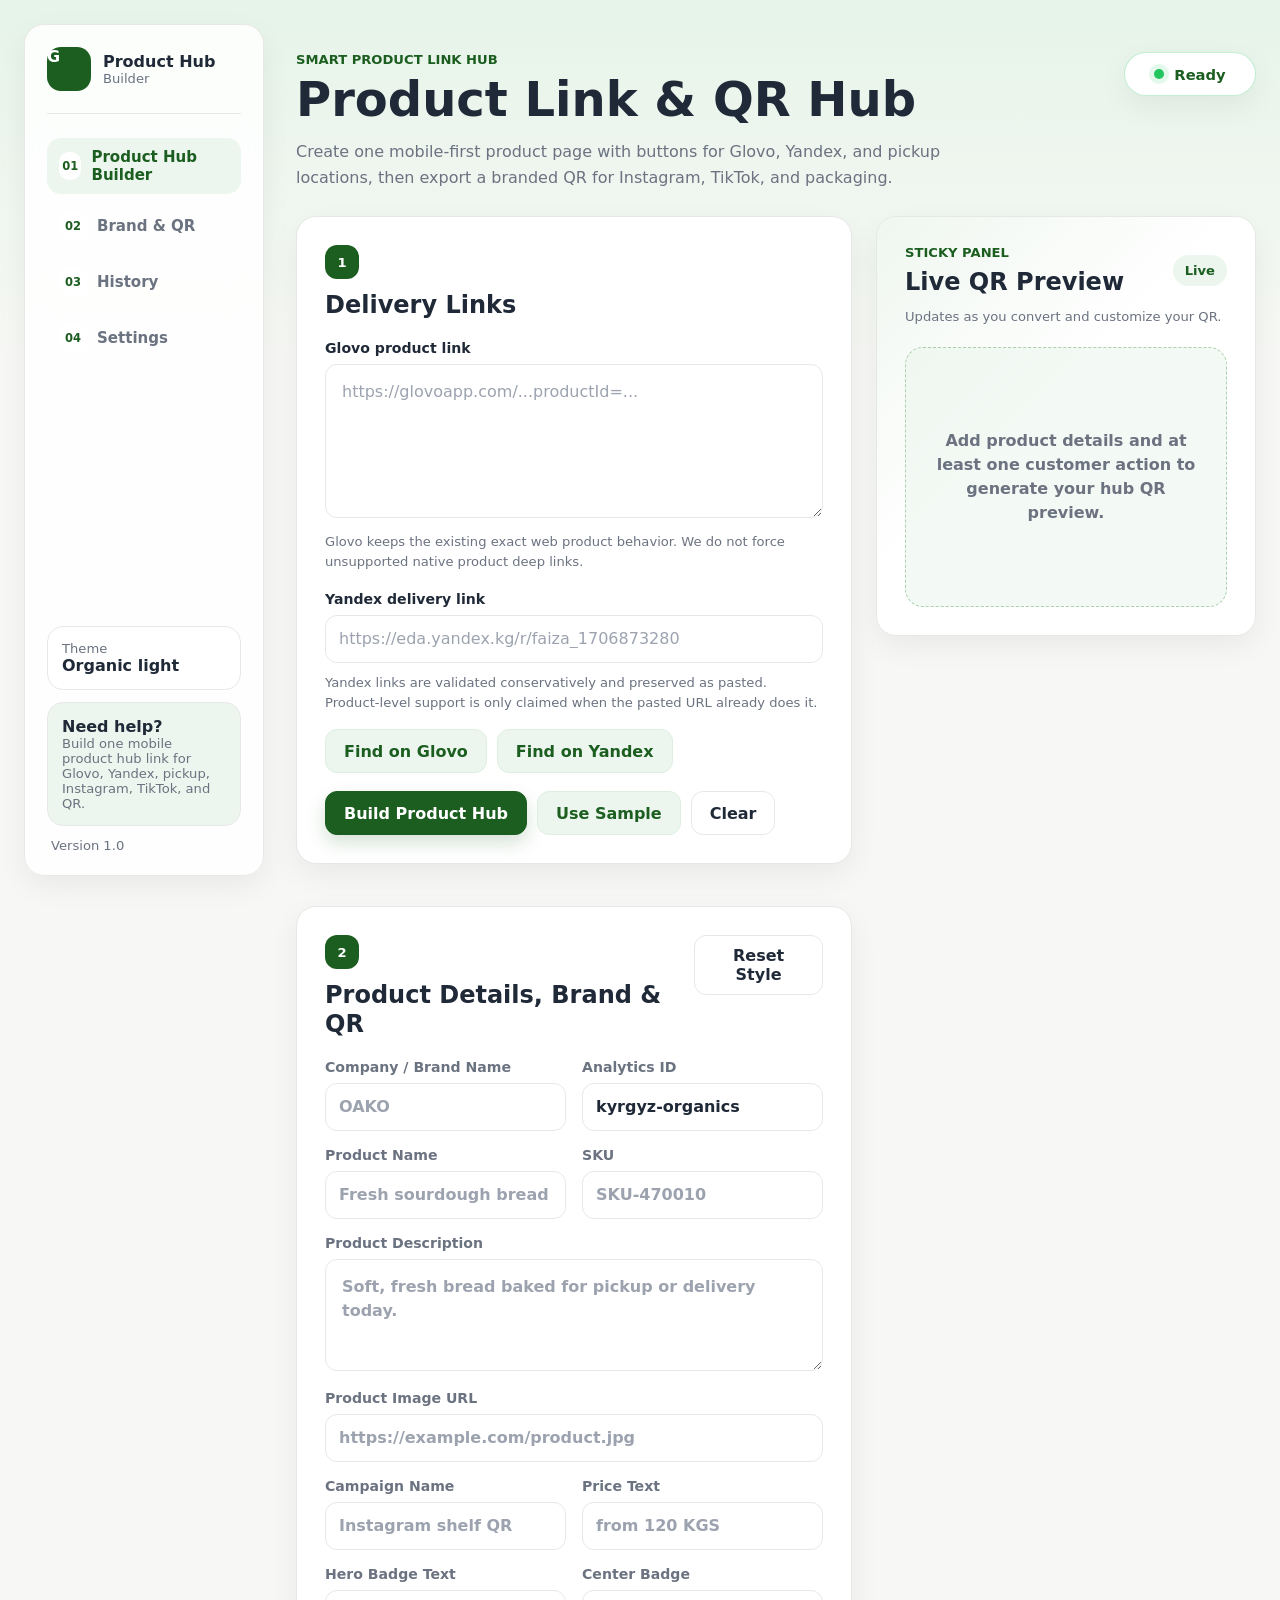
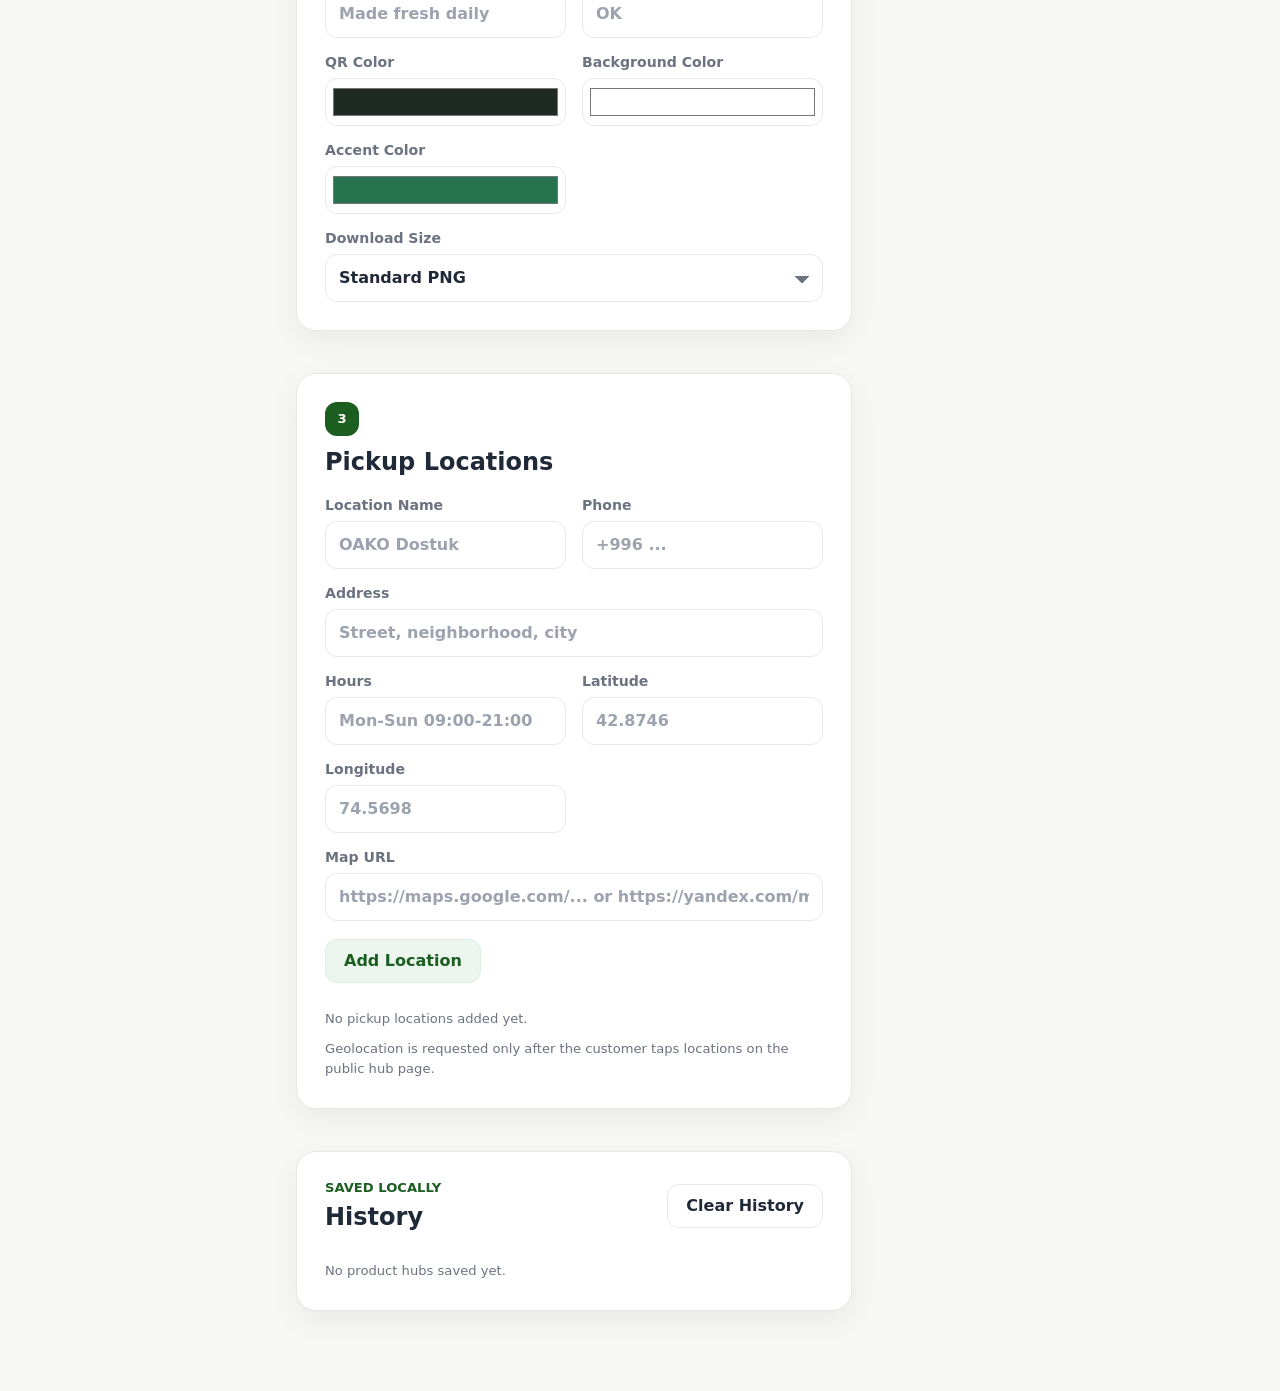
==== index.html @ 20aa769f "Add provider link finder and dashboard hub" ====
<!doctype html>
<html lang="en">
<head>
  <meta charset="utf-8">
  <meta name="viewport" content="width=device-width, initial-scale=1">
  <title>Product Link & QR Hub</title>
  <link rel="stylesheet" href="styles.css">
</head>
<body>
  <header class="mobile-topbar" aria-label="Mobile toolbar">
    <button class="hamburger-button" type="button" data-open-modal="menu" aria-label="Open menu" aria-controls="mobileNavigation">
      <span></span>
      <span></span>
      <span></span>
    </button>
    <div class="mobile-brand" aria-label="QR Link Converter">
      <span class="brand-mark" aria-hidden="true">G</span>
      <strong>Product Hub</strong>
    </div>
    <button class="mobile-pill-button" type="button" data-open-modal="brand">Brand</button>
  </header>
  <button class="mobile-overlay" type="button" data-close-modal aria-label="Close menu or modal"></button>
  <div class="mobile-toast" role="status" aria-live="polite"></div><div class="app-shell">
    <aside class="sidebar" id="mobileNavigation" aria-label="Tool navigation">
      <button class="mobile-drawer-close" type="button" data-close-modal aria-label="Close menu">Close</button>
      <div class="brand-lockup" aria-label="QR Link Converter">
        <span class="brand-mark" aria-hidden="true">G</span>
        <div>
          <strong>Product Hub</strong>
          <span>Builder</span>
        </div>
      </div>

      <nav class="side-nav" aria-label="Primary">
        <a class="nav-item active" href="#converter">
          <span class="nav-icon" aria-hidden="true">01</span>
          Product Hub Builder
        </a>
        <a class="nav-item" href="#brand-kit">
          <span class="nav-icon" aria-hidden="true">02</span>
          Brand &amp; QR
        </a>
        <a class="nav-item" href="#history">
          <span class="nav-icon" aria-hidden="true">03</span>
          History
        </a>
        <a class="nav-item" href="#settings">
          <span class="nav-icon" aria-hidden="true">04</span>
          Settings
        </a>
      </nav>

      <div class="sidebar-footer">
        <div class="theme-select" aria-label="Theme selector">
          <span>Theme</span>
          <strong>Organic light</strong>
        </div>
        <div class="help-card">
          <strong>Need help?</strong>
          <span>Build one mobile product hub link for Glovo, Yandex, pickup, Instagram, TikTok, and QR.</span>
        </div>
        <p class="version">Version 1.0</p>
      </div>
    </aside>

    <main class="tool-shell" id="converter">
      <header class="page-header">
        <div>
          <p class="eyebrow">Smart Product Link Hub</p>
          <h1>Product Link &amp; QR Hub</h1>
          <p class="lede">Create one mobile-first product page with buttons for Glovo, Yandex, and pickup locations, then export a branded QR for Instagram, TikTok, and packaging.</p>
        </div>
        <div class="status-card" id="statusCard" role="status" aria-live="polite">
          <span class="status-dot" aria-hidden="true"></span>
          <span id="statusText">Ready</span>
        </div>
      </header>

      <div class="converter-layout">
        <section class="content-card url-card" aria-labelledby="source-heading">
          <div class="section-heading">
            <div>
              <p class="step-label">1</p>
              <h2 id="source-heading">Delivery Links</h2>
            </div>
          </div>
          <label class="field-label" for="sourceUrl">Glovo product link</label>
          <textarea id="sourceUrl" spellcheck="false" placeholder="https://glovoapp.com/...productId=..."></textarea>
          <p class="helper-text">Glovo keeps the existing exact web product behavior. We do not force unsupported native product deep links.</p>

          <label class="field-label stacked-field" for="yandexUrl">Yandex delivery link</label>
          <input id="yandexUrl" spellcheck="false" inputmode="url" placeholder="https://eda.yandex.kg/r/faiza_1706873280">
          <p class="helper-text">Yandex links are validated conservatively and preserved as pasted. Product-level support is only claimed when the pasted URL already does it.</p>

          <div class="finder-actions" aria-label="Find product links">
            <button type="button" class="secondary" data-open-link-finder="glovo">Find on Glovo</button>
            <button type="button" class="secondary" data-open-link-finder="yandex">Find on Yandex</button>
          </div>

          <div class="actions" aria-label="URL actions">
            <button id="convertButton" type="button">Build Product Hub</button>
            <button id="sampleButton" type="button" class="secondary">Use Sample</button>
            <button id="clearButton" type="button" class="ghost">Clear</button>
          </div>
        </section>

        <div class="mobile-quick-actions" aria-label="Mobile quick actions">
          <button type="button" class="secondary" data-paste-url>Paste URL</button>
          <button type="button" class="secondary" data-open-modal="brand">Brand Kit</button>
          <button type="button" class="ghost" data-open-modal="details">Details</button>
        </div>

        <aside class="preview-column" aria-labelledby="preview-heading">
          <article class="preview-card">
            <div class="preview-header">
              <div>
                <p class="eyebrow">Sticky panel</p>
                <h2 id="preview-heading">Live QR Preview</h2>
              </div>
              <span class="result-pill">Live</span>
            </div>
            <p class="helper-text">Updates as you convert and customize your QR.</p>

            <div class="preview-empty" role="status">Add product details and at least one customer action to generate your hub QR preview.</div>

            <div class="preview-ready">
              <div class="phone-preview compact" aria-label="Landing page preview">
                <div class="phone-frame">
                  <div class="phone-top"></div>
                  <div class="phone-screen">
                    <p class="mini-eyebrow">OAKO</p>
                    <h3 id="previewProductName">Product landing page</h3>
                    <div class="mini-product">
                      <span></span>
                      <div>
                        <strong id="previewBrandName">Product Hub</strong>
                        <small id="previewActionSummary">Glovo, Yandex, pickup</small>
                      </div>
                    </div>
                    <div class="mini-button">Choose order option</div>
                    <div class="mini-lines" aria-hidden="true">
                      <span></span>
                      <span></span>
                      <span></span>
                    </div>
                  </div>
                </div>
              </div>

              <div class="qr-card">
                <canvas id="qrCanvas" width="960" height="1229" aria-label="Branded QR code preview"></canvas>
              </div>

              <div class="qr-actions">
                <button id="downloadQrButton" type="button">Download QR PNG</button>
                <button id="copyQrUrlButton" type="button" class="secondary">Copy QR URL</button>
              </div>
              <p class="note warning" id="qrWarning" hidden>QR preview needs the local QR library to load. The converted link is still valid.</p>

              <div class="current-url-panel">
                <label class="field-label" for="socialShortUrl">Public product hub link</label>
                <input id="socialShortUrl" readonly>
                <p class="note" id="shortUrlStats">Short link length: 0 characters.</p>
              </div>
            </div>
          </article>
        </aside>

        <section class="content-card brand-tools" id="brand-kit" aria-labelledby="brand-heading">
          <div class="section-heading">
            <div>
              <p class="step-label">2</p>
              <h2 id="brand-heading">Product Details, Brand &amp; QR</h2>
            </div>
            <div class="section-actions">
              <button id="resetStyleButton" type="button" class="ghost">Reset Style</button>
              <button type="button" class="modal-close" data-close-modal>Done</button>
            </div>
          </div>

          <div class="field-grid">
            <label class="field-label" for="brandName">Company / Brand Name
              <input id="brandName" autocomplete="organization" placeholder="OAKO">
            </label>
            <label class="field-label" for="companyId">Analytics ID
              <input id="companyId" value="kyrgyz-organics" placeholder="kyrgyz-organics">
            </label>
            <label class="field-label" for="productName">Product Name
              <input id="productName" placeholder="Fresh sourdough bread">
            </label>
            <label class="field-label" for="productCode">SKU
              <input id="productCode" placeholder="SKU-470010">
            </label>
            <label class="field-label wide-field" for="productDescription">Product Description
              <textarea id="productDescription" rows="3" placeholder="Soft, fresh bread baked for pickup or delivery today."></textarea>
            </label>
            <label class="field-label wide-field" for="productImageUrl">Product Image URL
              <input id="productImageUrl" inputmode="url" placeholder="https://example.com/product.jpg">
            </label>
            <label class="field-label" for="campaignName">Campaign Name
              <input id="campaignName" placeholder="Instagram shelf QR">
            </label>
            <label class="field-label" for="priceText">Price Text
              <input id="priceText" placeholder="from 120 KGS">
            </label>
            <label class="field-label" for="heroBadgeText">Hero Badge Text
              <input id="heroBadgeText" placeholder="Made fresh daily">
            </label>
            <label class="field-label" for="badgeText">Center Badge
              <input id="badgeText" maxlength="6" placeholder="OK">
            </label>
            <label class="field-label swatch-field" for="qrColor">QR Color
              <input id="qrColor" type="color" value="#1f2a24">
            </label>
            <label class="field-label swatch-field" for="backgroundColor">Background Color
              <input id="backgroundColor" type="color" value="#ffffff">
            </label>
            <label class="field-label swatch-field" for="accentColor">Accent Color
              <input id="accentColor" type="color" value="#27724f">
            </label>
            <label class="field-label download-size" for="qrSize">Download Size
              <select id="qrSize">
                <option value="720">Small PNG</option>
                <option value="960" selected>Standard PNG</option>
                <option value="1400">Large print PNG</option>
              </select>
            </label>
          </div>
        </section>

        <section class="content-card pickup-card" id="pickup-locations" aria-labelledby="pickup-heading">
          <div class="section-heading">
            <div>
              <p class="step-label">3</p>
              <h2 id="pickup-heading">Pickup Locations</h2>
            </div>
          </div>
          <div class="field-grid location-grid">
            <label class="field-label" for="locationName">Location Name
              <input id="locationName" placeholder="OAKO Dostuk">
            </label>
            <label class="field-label" for="locationPhone">Phone
              <input id="locationPhone" inputmode="tel" placeholder="+996 ...">
            </label>
            <label class="field-label wide-field" for="locationAddress">Address
              <input id="locationAddress" placeholder="Street, neighborhood, city">
            </label>
            <label class="field-label" for="locationHours">Hours
              <input id="locationHours" placeholder="Mon-Sun 09:00-21:00">
            </label>
            <label class="field-label" for="locationLatitude">Latitude
              <input id="locationLatitude" inputmode="decimal" placeholder="42.8746">
            </label>
            <label class="field-label" for="locationLongitude">Longitude
              <input id="locationLongitude" inputmode="decimal" placeholder="74.5698">
            </label>
            <label class="field-label wide-field" for="locationMapUrl">Map URL
              <input id="locationMapUrl" inputmode="url" placeholder="https://maps.google.com/... or https://yandex.com/maps/...">
            </label>
          </div>
          <div class="actions">
            <button id="addLocationButton" type="button" class="secondary">Add Location</button>
          </div>
          <div id="locationsList" class="locations-list" aria-live="polite"></div>
          <p class="helper-text">Geolocation is requested only after the customer taps locations on the public hub page.</p>
        </section>

        <section class="results" id="results" hidden>
          <div class="mobile-modal-heading">
            <div>
              <p class="eyebrow">Converted URL</p>
              <h2>Details</h2>
            </div>
            <button type="button" class="modal-close" data-close-modal>Done</button>
          </div>

          <details class="content-card advanced-card">
            <summary>
              <span>
                <span class="step-label">3</span>
                <strong>Backup / Advanced Testing</strong>
              </span>
              <span class="summary-hint">Backup experiment</span>
            </summary>
            <div class="advanced-body">
              <label class="field-label" for="trailingDotUrl">Trailing-dot destination URL</label>
              <div class="copy-row">
                <input id="trailingDotUrl" readonly>
                <button class="copy-button" type="button" data-copy-target="trailingDotUrl">Copy</button>
              </div>
              <p class="note">This preserved Chrome in emulator testing, but some scanners or apps may normalize the hostname.</p>
            </div>
          </details>

          <article class="content-card details" aria-labelledby="detected-heading">
            <div class="section-heading">
              <div>
                <p class="step-label">4</p>
                <h2 id="detected-heading">Detected Fields</h2>
              </div>
            </div>
            <dl>
              <div><dt>Store slug</dt><dd id="storeSlug">Not detected</dd></div>
              <div><dt>Product / item ID</dt><dd id="productId">Not detected</dd></div>
              <div><dt>External product ID</dt><dd id="externalProductId">Not detected</dd></div>
              <div><dt>Content</dt><dd id="contentPath">Not detected</dd></div>
            </dl>
          </article>

          <article class="content-card fallback-url-card" aria-labelledby="fallback-heading">
            <div class="section-heading compact-heading">
              <div>
                <p class="eyebrow">Debug fallback</p>
                <h2 id="fallback-heading">Full landing page link</h2>
              </div>
              <button class="copy-button" type="button" data-copy-target="landingUrl">Copy</button>
            </div>
            <label class="field-label" for="landingUrl">Full landing page URL</label>
            <input id="landingUrl" readonly>
            <p class="note">Keep this as a debugging fallback. The sticky panel uses the compact QR URL for scanning and sharing.</p>
          </article>
        </section>
        <section class="content-card history-panel" id="history" aria-labelledby="history-heading">
          <div class="section-heading compact-heading">
            <div>
              <p class="eyebrow">Saved locally</p>
              <h2 id="history-heading">History</h2>
            </div>
            <button id="clearHistoryButton" type="button" class="ghost">Clear History</button>
          </div>
          <div id="historyList" class="history-list" aria-live="polite"></div>
        </section>
      </div>
    </main>
  </div>

  <section class="link-finder-modal" id="linkFinderModal" hidden aria-labelledby="linkFinderTitle" role="dialog" aria-modal="true">
    <div class="link-finder-backdrop" data-close-link-finder></div>
    <article class="link-finder-panel">
      <header class="link-finder-header">
        <div>
          <p class="eyebrow">Product link finder</p>
          <h2 id="linkFinderTitle">Find a delivery link</h2>
          <p class="helper-text" id="linkFinderHelp">Open a provider, navigate to the product, then paste the final browser URL here.</p>
        </div>
        <button type="button" class="ghost" data-close-link-finder aria-label="Close link finder">Close</button>
      </header>
      <div class="finder-provider-tabs" role="tablist" aria-label="Delivery provider">
        <button type="button" class="secondary is-active" data-link-finder-provider="glovo">Glovo</button>
        <button type="button" class="secondary" data-link-finder-provider="yandex">Yandex</button>
      </div>
      <div class="finder-browser-shell">
        <iframe id="linkFinderFrame" title="Provider website preview" referrerpolicy="no-referrer"></iframe>
        <div class="finder-browser-note">
          <strong id="linkFinderProviderName">Glovo</strong>
          <span>Some provider pages block embedding. Use “Open website” if the preview stays blank.</span>
        </div>
      </div>
      <div class="finder-capture-card">
        <label class="field-label" for="linkFinderUrl">Selected product or store URL</label>
        <div class="copy-row">
          <input id="linkFinderUrl" inputmode="url" spellcheck="false" placeholder="Paste the product URL after selecting it">
          <button id="linkFinderPasteButton" class="copy-button" type="button">Paste</button>
        </div>
        <div class="finder-modal-actions">
          <button id="linkFinderOpenButton" type="button">Open website</button>
          <button id="linkFinderUseButton" type="button" class="secondary">Use this link</button>
        </div>
        <p class="note">On desktop, copy the address from the provider tab. On phone, use Share or Copy Link, return here, then tap Paste.</p>
      </div>
    </article>
  </section>

  <script src="vendor/qrcode.min.js" defer></script>
  <script src="storageAdapter.js" defer></script>
  <script src="app.js" defer></script>
  <script src="ui.js" defer></script>
</body>
</html>
---- styles.css ----
:root {
  --primary: #1b5e20;
  --accent: #388e3c;
  --bg: #f7f8f5;
  --card: #ffffff;
  --border: #e6e8e6;
  --text: #1f2937;
  --muted: #6b7280;
  --success: #22c55e;
  --warning: #f59e0b;
  --error: #ef4444;
  --soft-green: #ecf6ee;
  --soft-green-strong: #dcefe0;
  --shadow: 0 10px 30px rgba(0, 0, 0, 0.06);
  --shadow-hover: 0 18px 44px rgba(31, 41, 55, 0.1);
  --radius: 20px;
}

* {
  box-sizing: border-box;
}

html {
  scroll-behavior: smooth;
}

body {
  margin: 0;
  min-height: 100vh;
  overflow-x: hidden;
  font-family: Inter, ui-sans-serif, system-ui, -apple-system, BlinkMacSystemFont, "Segoe UI", sans-serif;
  color: var(--text);
  background:
    linear-gradient(180deg, rgba(34, 197, 94, 0.08), rgba(247, 248, 245, 0) 360px),
    var(--bg);
}

button,
input,
select,
textarea {
  font: inherit;
}

button,
a,
input,
select,
textarea,
summary {
  transition: border-color 200ms ease, box-shadow 200ms ease, transform 200ms ease, background 200ms ease, color 200ms ease;
}

button:focus-visible,
a:focus-visible,
input:focus-visible,
select:focus-visible,
textarea:focus-visible,
summary:focus-visible {
  outline: 3px solid rgba(34, 197, 94, 0.28);
  outline-offset: 3px;
}

h1,
h2,
h3,
p {
  margin-top: 0;
}

h1 {
  margin-bottom: 14px;
  max-width: 780px;
  font-size: clamp(2.35rem, 4.5vw, 3rem);
  line-height: 1.04;
  font-weight: 700;
  letter-spacing: 0;
}

h2 {
  margin-bottom: 0;
  font-size: 1.5rem;
  line-height: 1.2;
  font-weight: 600;
  letter-spacing: 0;
}

h3 {
  margin: 8px 0 16px;
  font-size: 1.05rem;
  line-height: 1.2;
}

.app-shell {
  display: grid;
  grid-template-columns: 240px minmax(0, 1fr);
  gap: 32px;
  width: min(1440px, 100%);
  margin: 0 auto;
  padding: 24px;
}

.sidebar {
  position: sticky;
  top: 24px;
  display: flex;
  flex-direction: column;
  align-self: start;
  min-height: calc(100vh - 48px);
  padding: 22px;
  border: 1px solid var(--border);
  border-radius: var(--radius);
  background: rgba(255, 255, 255, 0.84);
  box-shadow: var(--shadow);
  backdrop-filter: blur(14px);
}

.brand-lockup {
  display: flex;
  align-items: center;
  gap: 12px;
  padding-bottom: 22px;
  border-bottom: 1px solid var(--border);
}

.brand-mark {
  display: grid;
  place-items: center;
  width: 44px;
  height: 44px;
  border-radius: 14px;
  color: #ffffff;
  background: var(--primary);
  font-weight: 800;
}

.brand-lockup strong,
.brand-lockup span,
.theme-select strong,
.theme-select span,
.help-card strong,
.help-card span {
  display: block;
}

.brand-lockup strong {
  font-size: 1rem;
}

.brand-lockup div > span,
.version,
.theme-select span,
.help-card span {
  color: var(--muted);
  font-size: 0.82rem;
}

.side-nav {
  display: grid;
  gap: 8px;
  margin-top: 24px;
}

.nav-item {
  display: flex;
  align-items: center;
  gap: 10px;
  min-height: 44px;
  padding: 10px 12px;
  border-radius: 14px;
  color: var(--muted);
  text-decoration: none;
  font-size: 0.94rem;
  font-weight: 700;
}

.nav-item:hover,
.nav-item.active {
  color: var(--primary);
  background: var(--soft-green);
}

.nav-icon {
  display: grid;
  place-items: center;
  width: 28px;
  height: 28px;
  border-radius: 10px;
  color: var(--primary);
  background: #ffffff;
  font-size: 0.72rem;
  font-weight: 800;
}

.sidebar-footer {
  display: grid;
  gap: 12px;
  margin-top: auto;
}

.theme-select,
.help-card {
  padding: 14px;
  border: 1px solid var(--border);
  border-radius: 16px;
  background: #ffffff;
}

.help-card {
  background: var(--soft-green);
}

.version {
  margin: 0;
  padding: 0 4px;
}

.tool-shell {
  min-width: 0;
  padding: 28px 0 56px;
}

.page-header {
  display: flex;
  align-items: flex-start;
  justify-content: space-between;
  gap: 28px;
  margin-bottom: 26px;
}

.converter-layout {
  display: grid;
  grid-template-columns: minmax(0, 1fr) 380px;
  gap: 24px;
  align-items: start;
}

.url-card,
.brand-tools,
.results {
  grid-column: 1;
}

.preview-column {
  position: sticky;
  top: 24px;
  grid-column: 2;
  grid-row: 1 / span 3;
  align-self: start;
  min-width: 0;
  z-index: 1;
}

.eyebrow,
.step-label,
.mini-eyebrow {
  margin: 0 0 8px;
  color: var(--primary);
  font-size: 0.82rem;
  font-weight: 800;
  letter-spacing: 0;
  text-transform: uppercase;
}

.step-label {
  display: grid;
  place-items: center;
  width: 34px;
  height: 34px;
  margin-bottom: 12px;
  border-radius: 12px;
  color: #ffffff;
  background: var(--primary);
}

.lede {
  max-width: 720px;
  margin-bottom: 0;
  color: var(--muted);
  font-size: 1rem;
  line-height: 1.6;
}

.status-card {
  display: inline-flex;
  align-items: center;
  justify-content: center;
  gap: 10px;
  min-width: 132px;
  min-height: 44px;
  padding: 10px 14px;
  border: 1px solid rgba(34, 197, 94, 0.28);
  border-radius: 999px;
  color: var(--primary);
  background: #ffffff;
  box-shadow: var(--shadow);
  font-size: 0.92rem;
  font-weight: 800;
  white-space: nowrap;
}

.status-dot {
  width: 10px;
  height: 10px;
  border-radius: 999px;
  background: var(--success);
  box-shadow: 0 0 0 5px rgba(34, 197, 94, 0.12);
}

.status-card.error {
  color: var(--error);
  border-color: rgba(239, 68, 68, 0.3);
}

.status-card.error .status-dot {
  background: var(--error);
  box-shadow: 0 0 0 5px rgba(239, 68, 68, 0.12);
}

.content-card,
.preview-card {
  padding: 28px;
  border: 1px solid var(--border);
  border-radius: var(--radius);
  background: var(--card);
  box-shadow: var(--shadow);
}

.content-card:hover,
.preview-card:hover {
  box-shadow: var(--shadow-hover);
}

.brand-tools,
.results {
  margin-top: 18px;
}

.section-heading,
.preview-header {
  display: flex;
  align-items: flex-start;
  justify-content: space-between;
  gap: 18px;
  margin-bottom: 20px;
}

.preview-header {
  align-items: center;
  margin-bottom: 8px;
}

.field-label {
  display: block;
  margin-bottom: 8px;
  color: var(--text);
  font-size: 0.88rem;
  font-weight: 600;
}

textarea,
input,
select {
  width: 100%;
  min-height: 48px;
  border: 1px solid var(--border);
  border-radius: 12px;
  color: var(--text);
  background: #ffffff;
  font-size: 1rem;
}

textarea {
  min-height: 154px;
  padding: 15px 16px;
  resize: vertical;
  line-height: 1.5;
}

input,
select {
  padding: 11px 13px;
}

textarea::placeholder,
input::placeholder {
  color: #9ca3af;
}

textarea:focus,
input:focus,
select:focus {
  border-color: rgba(56, 142, 60, 0.65);
  box-shadow: 0 0 0 4px rgba(56, 142, 60, 0.12);
}

select {
  appearance: none;
  padding-right: 38px;
  background-image: linear-gradient(45deg, transparent 50%, var(--muted) 50%), linear-gradient(135deg, var(--muted) 50%, transparent 50%);
  background-position: calc(100% - 20px) 21px, calc(100% - 13px) 21px;
  background-repeat: no-repeat;
  background-size: 7px 7px;
}

input[type="color"] {
  height: 48px;
  padding: 5px;
  cursor: pointer;
}

.helper-text,
.note {
  margin: 10px 0 0;
  color: var(--muted);
  font-size: 0.82rem;
  line-height: 1.55;
}

.actions,
.qr-actions {
  display: flex;
  flex-wrap: wrap;
  gap: 10px;
  margin-top: 18px;
}

button {
  min-height: 44px;
  padding: 10px 18px;
  border: 1px solid var(--primary);
  border-radius: 12px;
  color: #ffffff;
  background: var(--primary);
  box-shadow: 0 8px 18px rgba(27, 94, 32, 0.18);
  font-weight: 800;
  cursor: pointer;
}

button:hover {
  background: #164d1a;
  transform: translateY(-1px);
}

button.secondary {
  color: var(--primary);
  border-color: var(--soft-green-strong);
  background: var(--soft-green);
  box-shadow: none;
}

button.ghost,
.copy-button {
  color: var(--text);
  border-color: var(--border);
  background: #ffffff;
  box-shadow: none;
}

button.ghost:hover,
.copy-button:hover {
  color: var(--primary);
  border-color: rgba(56, 142, 60, 0.35);
  background: var(--soft-green);
}

.field-grid {
  display: grid;
  grid-template-columns: repeat(2, minmax(0, 1fr));
  gap: 16px;
}

.field-grid .field-label {
  margin-bottom: 0;
  color: var(--muted);
}

.field-grid input,
.field-grid select {
  margin-top: 8px;
  color: var(--text);
  font-weight: 650;
}

.download-size {
  grid-column: span 2;
}

.results {
  display: grid;
  gap: 18px;
}

.results[hidden] {
  display: none;
}

.result-pill {
  margin: 0;
  padding: 8px 12px;
  border-radius: 999px;
  color: var(--primary);
  background: var(--soft-green);
  font-size: 0.82rem;
  font-weight: 800;
}

.preview-card {
  overflow: hidden;
  background:
    linear-gradient(135deg, rgba(56, 142, 60, 0.08), rgba(255, 255, 255, 0) 46%),
    var(--card);
}

.preview-empty {
  display: grid;
  place-items: center;
  min-height: 260px;
  margin-top: 20px;
  padding: 28px;
  border: 1px dashed rgba(56, 142, 60, 0.38);
  border-radius: 18px;
  color: var(--muted);
  background: rgba(236, 246, 238, 0.62);
  text-align: center;
  font-weight: 700;
  line-height: 1.5;
}

.preview-ready {
  display: grid;
  gap: 16px;
  margin-top: 18px;
}

.tool-shell:has(#results[hidden]) .preview-ready {
  display: none;
}

.tool-shell:not(:has(#results[hidden])) .preview-empty {
  display: none;
}

.phone-preview {
  display: grid;
  place-items: center;
  padding: 18px;
  border: 1px solid rgba(230, 232, 230, 0.9);
  border-radius: 18px;
  background: linear-gradient(180deg, #ffffff, #f1f7f2);
}

.phone-preview.compact {
  padding: 14px;
}

.phone-frame {
  width: min(236px, 100%);
  padding: 11px;
  border: 1px solid #d8ded8;
  border-radius: 34px;
  background: #162018;
  box-shadow: 0 22px 46px rgba(31, 41, 55, 0.18);
}

.compact .phone-frame {
  width: min(190px, 100%);
  border-radius: 28px;
}

.phone-top {
  width: 62px;
  height: 7px;
  margin: 3px auto 10px;
  border-radius: 999px;
  background: #314238;
}

.phone-screen {
  min-height: 382px;
  padding: 20px 16px;
  border-radius: 24px;
  background: #f9fbf8;
}

.compact .phone-screen {
  min-height: 242px;
  padding: 15px 12px;
  border-radius: 20px;
}

.mini-eyebrow {
  font-size: 0.7rem;
}

.mini-product {
  display: flex;
  gap: 12px;
  align-items: center;
  padding: 12px;
  border: 1px solid var(--border);
  border-radius: 16px;
  background: #ffffff;
}

.compact .mini-product {
  gap: 8px;
  padding: 9px;
}

.mini-product > span {
  width: 42px;
  height: 42px;
  flex: 0 0 auto;
  border-radius: 14px;
  background: linear-gradient(135deg, var(--soft-green), var(--accent));
}

.compact .mini-product > span {
  width: 34px;
  height: 34px;
  border-radius: 12px;
}

.mini-product strong,
.mini-product small {
  display: block;
}

.mini-product small {
  margin-top: 3px;
  color: var(--muted);
}

.mini-button {
  display: grid;
  place-items: center;
  min-height: 42px;
  margin-top: 16px;
  border-radius: 12px;
  color: #ffffff;
  background: var(--primary);
  font-size: 0.92rem;
  font-weight: 800;
}

.compact .mini-button {
  min-height: 36px;
  margin-top: 12px;
  font-size: 0.82rem;
}

.mini-lines {
  display: grid;
  gap: 9px;
  margin-top: 22px;
}

.compact .mini-lines {
  gap: 7px;
  margin-top: 16px;
}

.mini-lines span {
  display: block;
  height: 9px;
  border-radius: 999px;
  background: #e4ebe4;
}

.compact .mini-lines span {
  height: 7px;
}

.mini-lines span:nth-child(2) {
  width: 78%;
}

.mini-lines span:nth-child(3) {
  width: 54%;
}

.qr-card {
  display: grid;
  place-items: center;
  width: 100%;
  padding: 14px;
  border: 1px solid var(--border);
  border-radius: 18px;
  background: #ffffff;
}

#qrCanvas {
  display: block;
  width: 100%;
  max-width: 292px;
  height: auto;
  aspect-ratio: 960 / 1229;
}

.qr-actions {
  display: grid;
  grid-template-columns: 1fr;
  width: 100%;
  margin-top: 0;
}

.qr-actions button {
  width: 100%;
}

.current-url-panel {
  padding: 14px;
  border: 1px solid var(--border);
  border-radius: 16px;
  background: rgba(255, 255, 255, 0.8);
}

.note.warning {
  color: var(--warning);
  font-weight: 800;
}

.copy-row {
  display: grid;
  grid-template-columns: minmax(0, 1fr) auto;
  gap: 10px;
  align-items: center;
}

.copy-button {
  min-width: 76px;
}

.compact-heading {
  align-items: center;
}

.advanced-card {
  padding: 0;
}

summary {
  display: flex;
  align-items: center;
  justify-content: space-between;
  gap: 16px;
  min-height: 82px;
  padding: 20px 24px;
  cursor: pointer;
  list-style: none;
}

summary::-webkit-details-marker {
  display: none;
}

summary .step-label {
  display: inline-grid;
  margin: 0 10px 0 0;
  vertical-align: middle;
}

.summary-hint {
  color: var(--muted);
  font-size: 0.88rem;
  font-weight: 700;
}

.advanced-body {
  padding: 0 24px 24px;
}

dl {
  display: grid;
  grid-template-columns: repeat(2, minmax(0, 1fr));
  gap: 14px;
  margin: 0;
}

dl > div {
  min-width: 0;
  padding: 16px;
  border: 1px solid var(--border);
  border-radius: 16px;
  background: #fbfcfa;
}

dt {
  color: var(--muted);
  font-size: 0.78rem;
  font-weight: 800;
  text-transform: uppercase;
}

dd {
  margin: 7px 0 0;
  overflow-wrap: anywhere;
  font-size: 0.98rem;
  font-weight: 750;
  line-height: 1.35;
}

@media (max-width: 1160px) {
  .app-shell {
    grid-template-columns: 1fr;
  }

  .sidebar {
    position: static;
    min-height: 0;
  }

  .side-nav {
    grid-template-columns: repeat(4, minmax(0, 1fr));
  }

  .sidebar-footer {
    grid-template-columns: repeat(3, minmax(0, 1fr));
    align-items: stretch;
  }
}

@media (max-width: 1024px) {
  .converter-layout {
    grid-template-columns: 1fr;
  }

  .url-card,
  .brand-tools,
  .results,
  .preview-column {
    grid-column: 1;
  }

  .preview-column {
    position: static;
    grid-row: auto;
  }

  .preview-ready {
    grid-template-columns: minmax(0, 0.85fr) minmax(260px, 1fr);
    align-items: start;
  }

  .phone-preview.compact,
  .current-url-panel {
    grid-column: 1;
  }

  .qr-card,
  .qr-actions,
  #qrWarning {
    grid-column: 2;
  }

  #qrCanvas {
    max-width: 300px;
  }
}

@media (max-width: 860px) {
  .app-shell {
    padding: 16px;
  }

  .page-header,
  .section-heading {
    display: grid;
  }

  .status-card {
    justify-self: start;
  }

  .field-grid {
    grid-template-columns: repeat(2, minmax(0, 1fr));
  }

  .download-size {
    grid-column: span 2;
  }

  .preview-ready {
    grid-template-columns: 1fr;
  }

  .phone-preview.compact,
  .current-url-panel,
  .qr-card,
  .qr-actions,
  #qrWarning {
    grid-column: auto;
  }

  .phone-frame {
    width: min(260px, 100%);
  }
}

@media (max-width: 640px) {
  .app-shell {
    padding: 12px;
  }

  .tool-shell {
    padding-top: 8px;
  }

  .sidebar {
    padding: 16px;
  }

  .brand-lockup {
    padding-bottom: 16px;
  }

  .side-nav {
    grid-template-columns: 1fr 1fr;
  }

  .nav-item {
    min-height: 40px;
    padding: 8px;
    font-size: 0.82rem;
  }

  .nav-icon {
    display: none;
  }

  .sidebar-footer {
    grid-template-columns: 1fr;
  }

  h1 {
    font-size: 2.25rem;
  }

  .content-card,
  .preview-card {
    padding: 20px;
    border-radius: 18px;
  }

  .field-grid,
  dl {
    grid-template-columns: 1fr;
  }

  .download-size {
    grid-column: auto;
  }

  .copy-row {
    grid-template-columns: 1fr;
  }

  .copy-button {
    width: 100%;
  }

  .actions button {
    flex: 1 1 100%;
  }

  summary {
    display: grid;
    min-height: 0;
  }
}

.sr-only {
  position: absolute;
  width: 1px;
  height: 1px;
  padding: 0;
  margin: -1px;
  overflow: hidden;
  clip: rect(0, 0, 0, 0);
  white-space: nowrap;
  border: 0;
}

.mobile-topbar,
.mobile-overlay,
.mobile-quick-actions,
.mobile-drawer-close,
.modal-close,
.mobile-modal-heading,
.mobile-toast {
  display: none;
}

.section-actions {
  display: flex;
  flex-wrap: wrap;
  gap: 10px;
  justify-content: flex-end;
}

@media (max-width: 760px) {
  body {
    padding-top: 64px;
    background: var(--bg);
  }

  body.mobile-menu-open,
  body.mobile-modal-brand,
  body.mobile-modal-details {
    overflow: hidden;
  }

  .mobile-topbar {
    position: fixed;
    inset: 0 0 auto;
    z-index: 80;
    display: flex;
    align-items: center;
    justify-content: space-between;
    gap: 12px;
    height: 64px;
    padding: 10px 14px;
    border-bottom: 1px solid rgba(230, 232, 230, 0.9);
    background: rgba(255, 255, 255, 0.94);
    box-shadow: 0 8px 24px rgba(31, 41, 55, 0.08);
    backdrop-filter: blur(16px);
  }

  .hamburger-button,
  .mobile-pill-button,
  .mobile-drawer-close,
  .modal-close {
    min-height: 40px;
    box-shadow: none;
  }

  .hamburger-button {
    display: grid;
    place-items: center;
    gap: 4px;
    width: 44px;
    padding: 10px;
    border-color: var(--border);
    background: #ffffff;
  }

  .hamburger-button span {
    display: block;
    width: 18px;
    height: 2px;
    border-radius: 999px;
    background: var(--primary);
  }

  .mobile-brand {
    display: flex;
    align-items: center;
    gap: 9px;
    min-width: 0;
    color: var(--text);
    font-weight: 800;
  }

  .mobile-brand .brand-mark {
    width: 36px;
    height: 36px;
    border-radius: 12px;
    font-size: 0.92rem;
  }

  .mobile-pill-button {
    padding: 8px 12px;
    color: var(--primary);
    border-color: var(--soft-green-strong);
    background: var(--soft-green);
  }

  .mobile-overlay {
    position: fixed;
    inset: 0;
    z-index: 65;
    width: 100%;
    min-height: 100dvh;
    padding: 0;
    border: 0;
    border-radius: 0;
    background: rgba(17, 24, 39, 0.34);
    box-shadow: none;
  }

  body.mobile-menu-open .mobile-overlay,
  body.mobile-modal-brand .mobile-overlay,
  body.mobile-modal-details .mobile-overlay {
    display: block;
  }

  .app-shell {
    display: block;
    width: 100%;
    padding: 12px;
  }

  .sidebar {
    position: fixed;
    inset: 0 auto 0 0;
    z-index: 90;
    display: flex;
    width: min(84vw, 320px);
    min-height: 100dvh;
    max-height: 100dvh;
    overflow: auto;
    padding: 22px;
    border-radius: 0 24px 24px 0;
    transform: translateX(-110%);
    transition: transform 220ms ease;
  }

  body.mobile-menu-open .sidebar {
    transform: translateX(0);
  }

  .mobile-drawer-close {
    position: absolute;
    top: 16px;
    right: 16px;
    display: inline-flex;
    align-items: center;
    justify-content: center;
    padding: 8px 12px;
    color: var(--primary);
    border-color: var(--border);
    background: #ffffff;
  }

  .brand-lockup {
    padding-right: 74px;
  }

  .side-nav {
    grid-template-columns: 1fr;
  }

  .nav-icon {
    display: grid;
  }

  .sidebar-footer {
    grid-template-columns: 1fr;
  }

  .tool-shell {
    padding: 8px 0 96px;
  }

  .page-header {
    display: flex;
    align-items: center;
    justify-content: space-between;
    gap: 12px;
    margin: 6px 4px 14px;
  }

  .page-header .eyebrow,
  .page-header .lede {
    display: none;
  }

  h1 {
    max-width: 210px;
    margin: 0;
    font-size: 1.48rem;
    line-height: 1.08;
  }

  h2 {
    font-size: 1.12rem;
  }

  .status-card {
    min-width: 0;
    max-width: 134px;
    min-height: 34px;
    padding: 7px 10px;
    overflow: hidden;
    font-size: 0.72rem;
    text-overflow: ellipsis;
  }

  .status-dot {
    width: 8px;
    height: 8px;
    flex: 0 0 auto;
  }

  .converter-layout {
    display: flex;
    flex-direction: column;
    gap: 12px;
  }

  .url-card {
    order: 1;
  }

  .mobile-quick-actions {
    position: sticky;
    top: 64px;
    z-index: 30;
    order: 2;
    display: grid;
    grid-template-columns: repeat(3, minmax(0, 1fr));
    gap: 8px;
    padding: 8px;
    border: 1px solid var(--border);
    border-radius: 16px;
    background: rgba(255, 255, 255, 0.9);
    box-shadow: 0 8px 22px rgba(31, 41, 55, 0.08);
    backdrop-filter: blur(14px);
  }

  .mobile-quick-actions button {
    min-height: 40px;
    padding: 8px;
    font-size: 0.82rem;
    box-shadow: none;
  }

  .preview-column {
    order: 3;
    position: static;
    grid-row: auto;
  }

  .brand-tools {
    order: 4;
  }

  .results {
    order: 5;
  }

  .content-card,
  .preview-card {
    padding: 16px;
    border-radius: 18px;
    box-shadow: 0 8px 24px rgba(31, 41, 55, 0.06);
  }

  .section-heading,
  .preview-header {
    display: flex;
    align-items: center;
    margin-bottom: 12px;
  }

  .step-label,
  .preview-header .eyebrow,
  .preview-card > .helper-text,
  .phone-preview.compact {
    display: none;
  }

  textarea {
    min-height: 112px;
    font-size: 0.94rem;
  }

  .helper-text,
  .note {
    font-size: 0.78rem;
  }

  .actions {
    display: grid;
    grid-template-columns: 1fr 1fr;
    gap: 8px;
  }

  .actions button {
    width: 100%;
    min-height: 42px;
    padding: 9px 10px;
    font-size: 0.88rem;
  }

  #convertButton {
    grid-column: 1 / -1;
  }

  .preview-card {
    background: #ffffff;
  }

  .preview-empty {
    min-height: 148px;
    margin-top: 12px;
    padding: 18px;
    font-size: 0.9rem;
  }

  .preview-ready {
    gap: 12px;
    margin-top: 10px;
  }

  .qr-card {
    padding: 10px;
  }

  #qrCanvas {
    max-width: 220px;
  }

  .qr-actions {
    grid-template-columns: 1fr 1fr;
    gap: 8px;
  }

  .qr-actions button {
    min-height: 42px;
    padding: 9px 8px;
    font-size: 0.82rem;
  }

  .current-url-panel {
    padding: 12px;
  }

  .current-url-panel input {
    min-height: 42px;
    font-size: 0.82rem;
  }

  .brand-tools,
  .results {
    position: fixed;
    inset: auto 10px 10px;
    z-index: 90;
    display: none;
    max-height: calc(100dvh - 88px);
    margin: 0;
    overflow: auto;
    border-radius: 24px;
    box-shadow: 0 24px 60px rgba(17, 24, 39, 0.24);
  }

  body.mobile-modal-brand .brand-tools {
    display: block;
  }

  body.mobile-modal-details .results:not([hidden]) {
    display: grid;
  }

  .brand-tools .section-heading,
  .mobile-modal-heading {
    position: sticky;
    top: 0;
    z-index: 2;
    margin: -16px -16px 16px;
    padding: 16px;
    border-bottom: 1px solid var(--border);
    background: rgba(255, 255, 255, 0.96);
    backdrop-filter: blur(14px);
  }

  .mobile-modal-heading {
    display: flex;
    align-items: center;
    justify-content: space-between;
    gap: 12px;
  }

  .mobile-modal-heading .eyebrow {
    margin-bottom: 4px;
  }

  .section-actions {
    justify-content: flex-end;
  }

  .modal-close {
    display: inline-flex;
    align-items: center;
    justify-content: center;
    padding: 8px 12px;
    color: var(--primary);
    border-color: var(--soft-green-strong);
    background: var(--soft-green);
  }

  .field-grid,
  dl {
    grid-template-columns: 1fr;
  }

  .download-size {
    grid-column: auto;
  }

  .results .content-card {
    padding: 16px;
    box-shadow: none;
  }

  .advanced-card,
  .details,
  .fallback-url-card {
    border-radius: 18px;
  }

  summary {
    min-height: 0;
    padding: 16px;
  }

  summary .step-label,
  .summary-hint {
    display: none;
  }

  .copy-row {
    grid-template-columns: 1fr;
  }

  .copy-button {
    width: 100%;
  }

  .fallback-url-card .compact-heading {
    display: grid;
  }

  .mobile-toast {
    position: fixed;
    left: 16px;
    right: 16px;
    bottom: 22px;
    z-index: 110;
    display: block;
    padding: 12px 14px;
    border-radius: 14px;
    color: #ffffff;
    background: rgba(31, 41, 55, 0.94);
    box-shadow: 0 16px 42px rgba(17, 24, 39, 0.22);
    text-align: center;
    font-size: 0.9rem;
    font-weight: 800;
    opacity: 0;
    pointer-events: none;
    transform: translateY(18px);
    transition: opacity 180ms ease, transform 180ms ease;
  }

  .mobile-toast.is-visible {
    opacity: 1;
    transform: translateY(0);
  }
}

.stacked-field {
  margin-top: 18px;
}

.wide-field {
  grid-column: 1 / -1;
}

.field-grid textarea {
  min-height: 112px;
  margin-top: 8px;
}

.pickup-card,
.history-panel {
  grid-column: 1;
  margin-top: 18px;
}

.location-grid {
  margin-top: 4px;
}

.locations-list,
.history-list {
  display: grid;
  gap: 10px;
  margin-top: 16px;
}

.location-item,
.history-item {
  display: flex;
  align-items: center;
  justify-content: space-between;
  gap: 14px;
  padding: 14px;
  border: 1px solid var(--border);
  border-radius: 16px;
  background: #fbfcfa;
}

.location-item div,
.history-item div {
  min-width: 0;
}

.location-item strong,
.location-item span,
.location-item small,
.history-item strong,
.history-item span,
.history-item small {
  display: block;
}

.location-item span,
.location-item small,
.history-item span,
.history-item small {
  margin-top: 3px;
  color: var(--muted);
  overflow-wrap: anywhere;
  font-size: 0.82rem;
}

@media (max-width: 1024px) {
  .pickup-card,
  .history-panel {
    grid-column: 1;
  }
}

@media (max-width: 760px) {
  .pickup-card,
  .history-panel {
    order: 4;
  }

  .brand-tools {
    order: 5;
  }

  .results {
    order: 6;
  }

  .history-item,
  .location-item {
    display: grid;
  }

  .history-item button,
  .location-item button {
    width: 100%;
  }
}

.finder-actions {
  display: flex;
  flex-wrap: wrap;
  gap: 10px;
  margin-top: 16px;
}

.finder-actions button {
  min-width: 150px;
}

body.link-finder-open {
  overflow: hidden;
}

.link-finder-modal[hidden] {
  display: none;
}

.link-finder-modal {
  position: fixed;
  inset: 0;
  z-index: 140;
  display: grid;
  place-items: center;
  padding: 22px;
}

.link-finder-backdrop {
  position: absolute;
  inset: 0;
  background: rgba(17, 24, 39, 0.48);
  backdrop-filter: blur(8px);
}

.link-finder-panel {
  position: relative;
  z-index: 1;
  display: grid;
  gap: 16px;
  width: min(1040px, 100%);
  max-height: min(860px, calc(100dvh - 32px));
  overflow: auto;
  padding: 22px;
  border: 1px solid var(--border);
  border-radius: 24px;
  background: #ffffff;
  box-shadow: 0 28px 80px rgba(17, 24, 39, 0.28);
}

.link-finder-header {
  display: flex;
  justify-content: space-between;
  gap: 18px;
}

.finder-provider-tabs,
.finder-modal-actions {
  display: flex;
  flex-wrap: wrap;
  gap: 10px;
}

.finder-provider-tabs button.is-active {
  color: #ffffff;
  border-color: var(--primary);
  background: var(--primary);
}

.finder-browser-shell {
  position: relative;
  min-height: 420px;
  overflow: hidden;
  border: 1px solid var(--border);
  border-radius: 18px;
  background: #f8faf7;
}

.finder-browser-shell iframe {
  width: 100%;
  height: 420px;
  border: 0;
  background: #ffffff;
}

.finder-browser-note {
  position: absolute;
  left: 14px;
  right: 14px;
  bottom: 14px;
  display: flex;
  gap: 10px;
  align-items: center;
  padding: 12px 14px;
  border: 1px solid rgba(230, 232, 230, 0.9);
  border-radius: 14px;
  background: rgba(255, 255, 255, 0.92);
  box-shadow: 0 10px 24px rgba(31, 41, 55, 0.12);
  backdrop-filter: blur(12px);
}

.finder-browser-note strong,
.finder-browser-note span {
  display: block;
}

.finder-browser-note span {
  color: var(--muted);
  font-size: 0.86rem;
}

.finder-capture-card {
  padding: 16px;
  border: 1px solid var(--border);
  border-radius: 18px;
  background: #fbfcfa;
}

.finder-capture-card .copy-row {
  margin-bottom: 12px;
}

@media (max-width: 760px) {
  .finder-actions {
    display: grid;
    grid-template-columns: 1fr 1fr;
  }

  .finder-actions button {
    min-width: 0;
  }

  .link-finder-modal {
    padding: 10px;
  }

  .link-finder-panel {
    max-height: calc(100dvh - 20px);
    padding: 16px;
    border-radius: 22px;
  }

  .link-finder-header {
    display: grid;
  }

  .finder-browser-shell,
  .finder-browser-shell iframe {
    min-height: 310px;
    height: 310px;
  }

  .finder-browser-note {
    display: grid;
  }

  .finder-modal-actions,
  .finder-provider-tabs {
    display: grid;
    grid-template-columns: 1fr 1fr;
  }
}
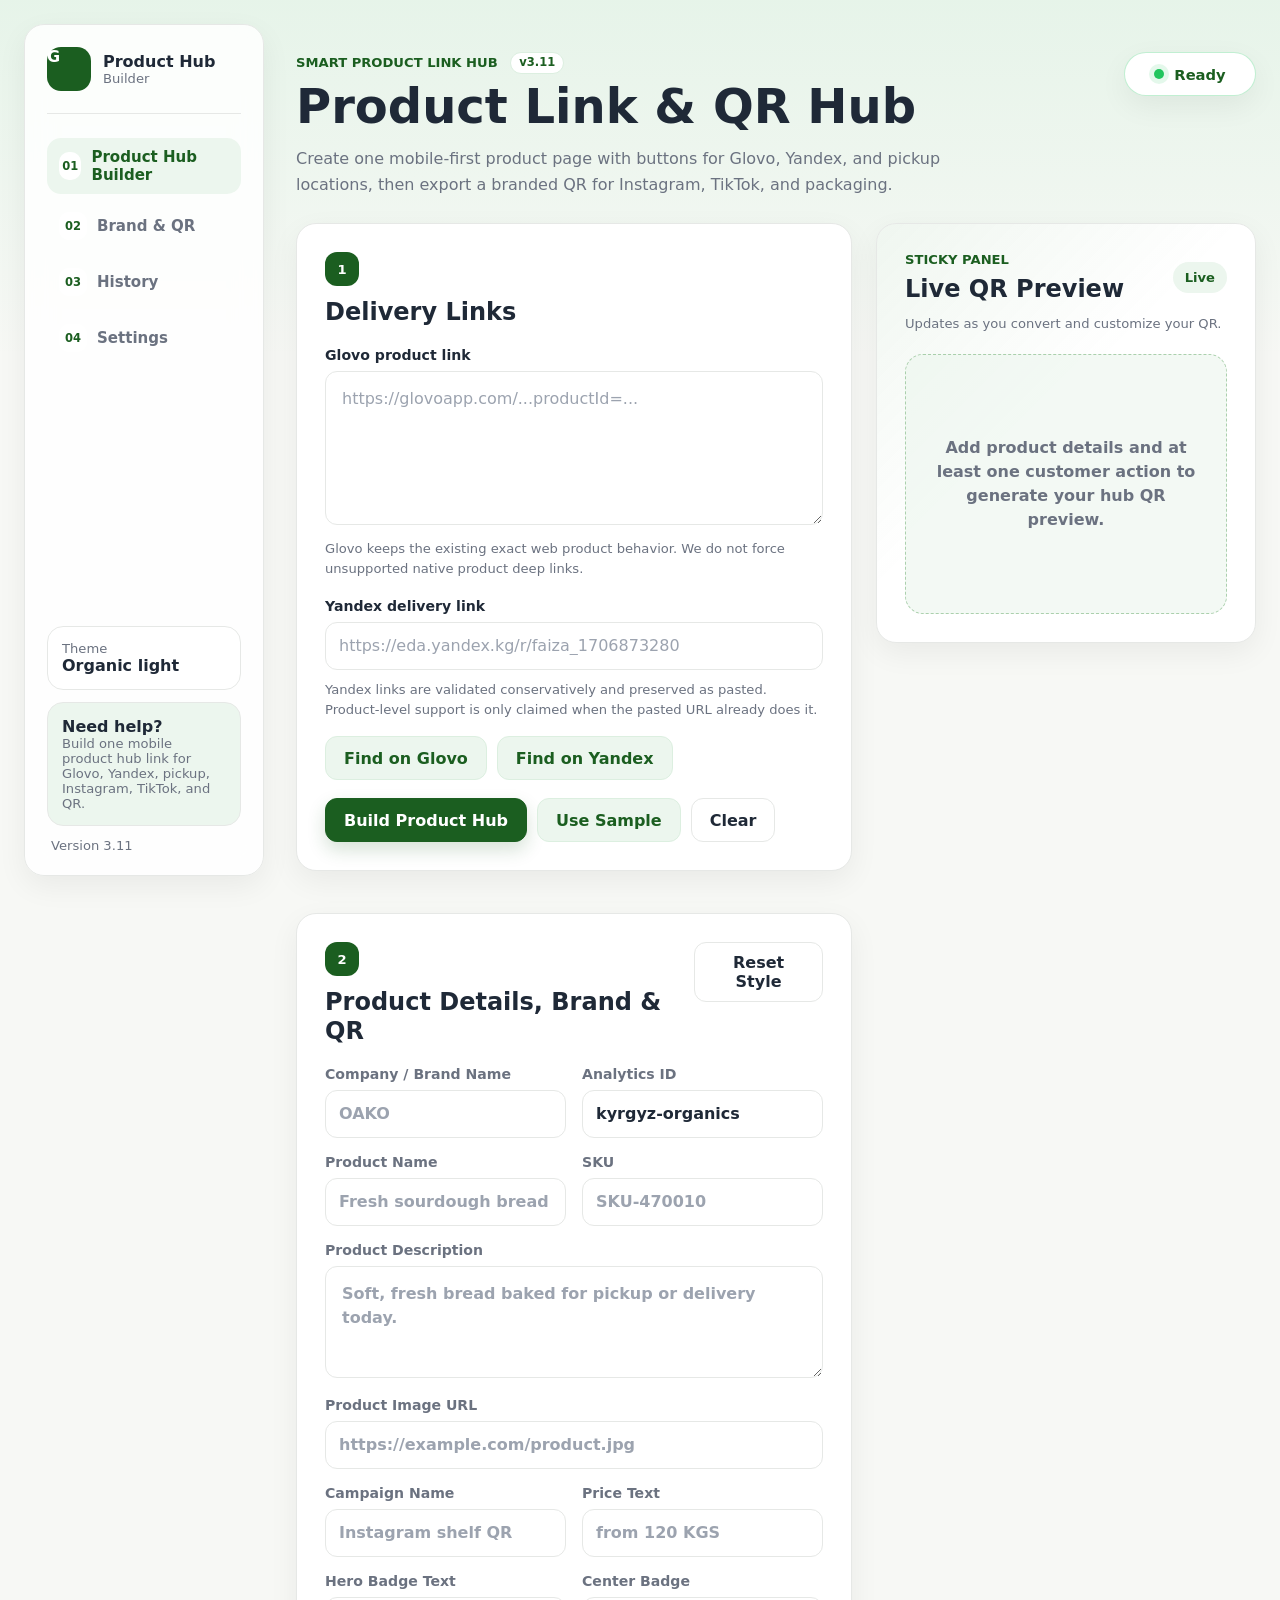
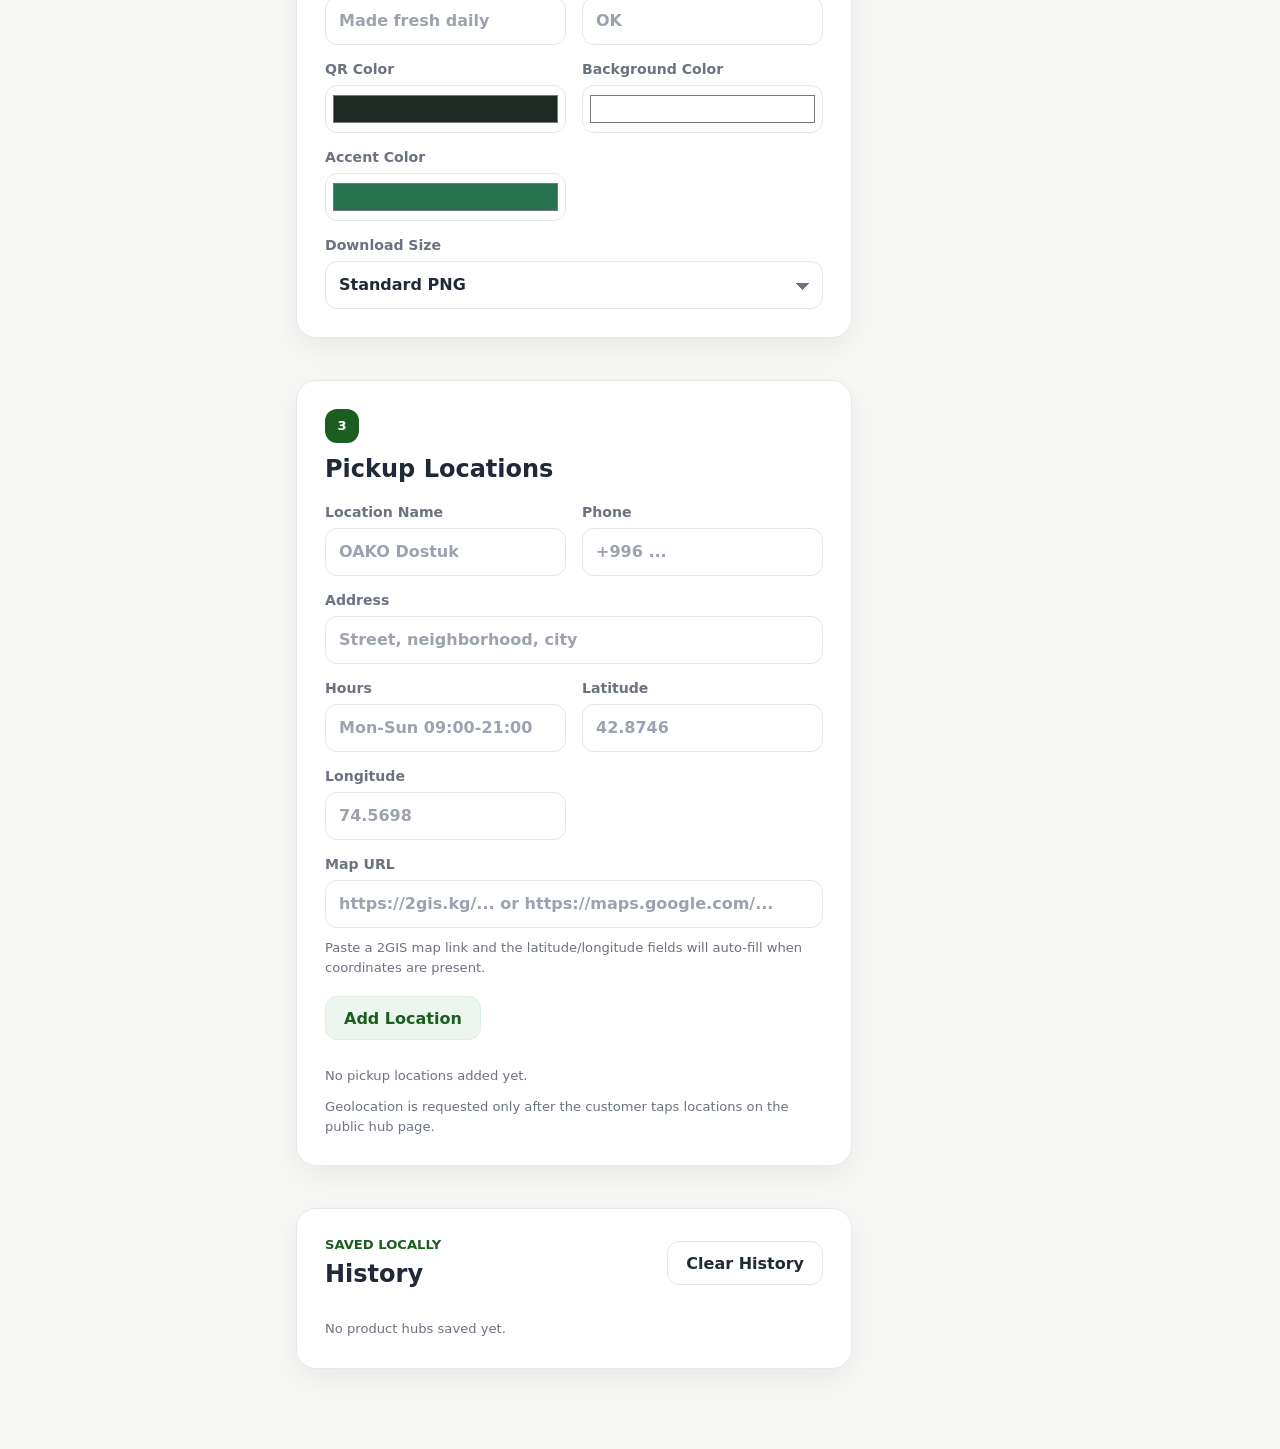
==== commit f1d0a9a9: "Add 2GIS coordinate extraction" ====
--- a/index.html
+++ b/index.html
@@ -15,7 +15,10 @@
     </button>
     <div class="mobile-brand" aria-label="QR Link Converter">
       <span class="brand-mark" aria-hidden="true">G</span>
-      <strong>Product Hub</strong>
+      <div>
+        <strong>Product Hub</strong>
+        <span class="app-version-pill">v3.11</span>
+      </div>
     </div>
     <button class="mobile-pill-button" type="button" data-open-modal="brand">Brand</button>
   </header>
@@ -59,14 +62,14 @@
           <strong>Need help?</strong>
           <span>Build one mobile product hub link for Glovo, Yandex, pickup, Instagram, TikTok, and QR.</span>
         </div>
-        <p class="version">Version 1.0</p>
+        <p class="version">Version 3.11</p>
       </div>
     </aside>
 
     <main class="tool-shell" id="converter">
       <header class="page-header">
         <div>
-          <p class="eyebrow">Smart Product Link Hub</p>
+          <p class="eyebrow">Smart Product Link Hub <span class="app-version-pill">v3.11</span></p>
           <h1>Product Link &amp; QR Hub</h1>
           <p class="lede">Create one mobile-first product page with buttons for Glovo, Yandex, and pickup locations, then export a branded QR for Instagram, TikTok, and packaging.</p>
         </div>
@@ -255,9 +258,10 @@
               <input id="locationLongitude" inputmode="decimal" placeholder="74.5698">
             </label>
             <label class="field-label wide-field" for="locationMapUrl">Map URL
-              <input id="locationMapUrl" inputmode="url" placeholder="https://maps.google.com/... or https://yandex.com/maps/...">
-            </label>
-          </div>
+              <input id="locationMapUrl" inputmode="url" placeholder="https://2gis.kg/... or https://maps.google.com/...">
+            </label>
+          </div>
+          <p class="helper-text">Paste a 2GIS map link and the latitude/longitude fields will auto-fill when coordinates are present.</p>
           <div class="actions">
             <button id="addLocationButton" type="button" class="secondary">Add Location</button>
           </div>
--- a/styles.css
+++ b/styles.css
@@ -262,6 +262,23 @@
   text-transform: uppercase;
 }
 
+.app-version-pill {
+  display: inline-flex;
+  align-items: center;
+  min-height: 22px;
+  margin-left: 8px;
+  padding: 3px 8px;
+  border: 1px solid var(--soft-green-strong);
+  border-radius: 999px;
+  color: var(--primary);
+  background: #ffffff;
+  font-size: 0.72rem;
+  font-weight: 800;
+  line-height: 1;
+  text-transform: none;
+  vertical-align: middle;
+}
+
 .step-label {
   display: grid;
   place-items: center;
@@ -1061,6 +1078,20 @@
     color: var(--text);
     font-weight: 800;
   }
+  .mobile-brand > div {
+    display: grid;
+    gap: 2px;
+    min-width: 0;
+  }
+
+  .mobile-brand .app-version-pill {
+    width: fit-content;
+    min-height: 18px;
+    margin-left: 0;
+    padding: 2px 6px;
+    font-size: 0.66rem;
+  }
+
 
   .mobile-brand .brand-mark {
     width: 36px;
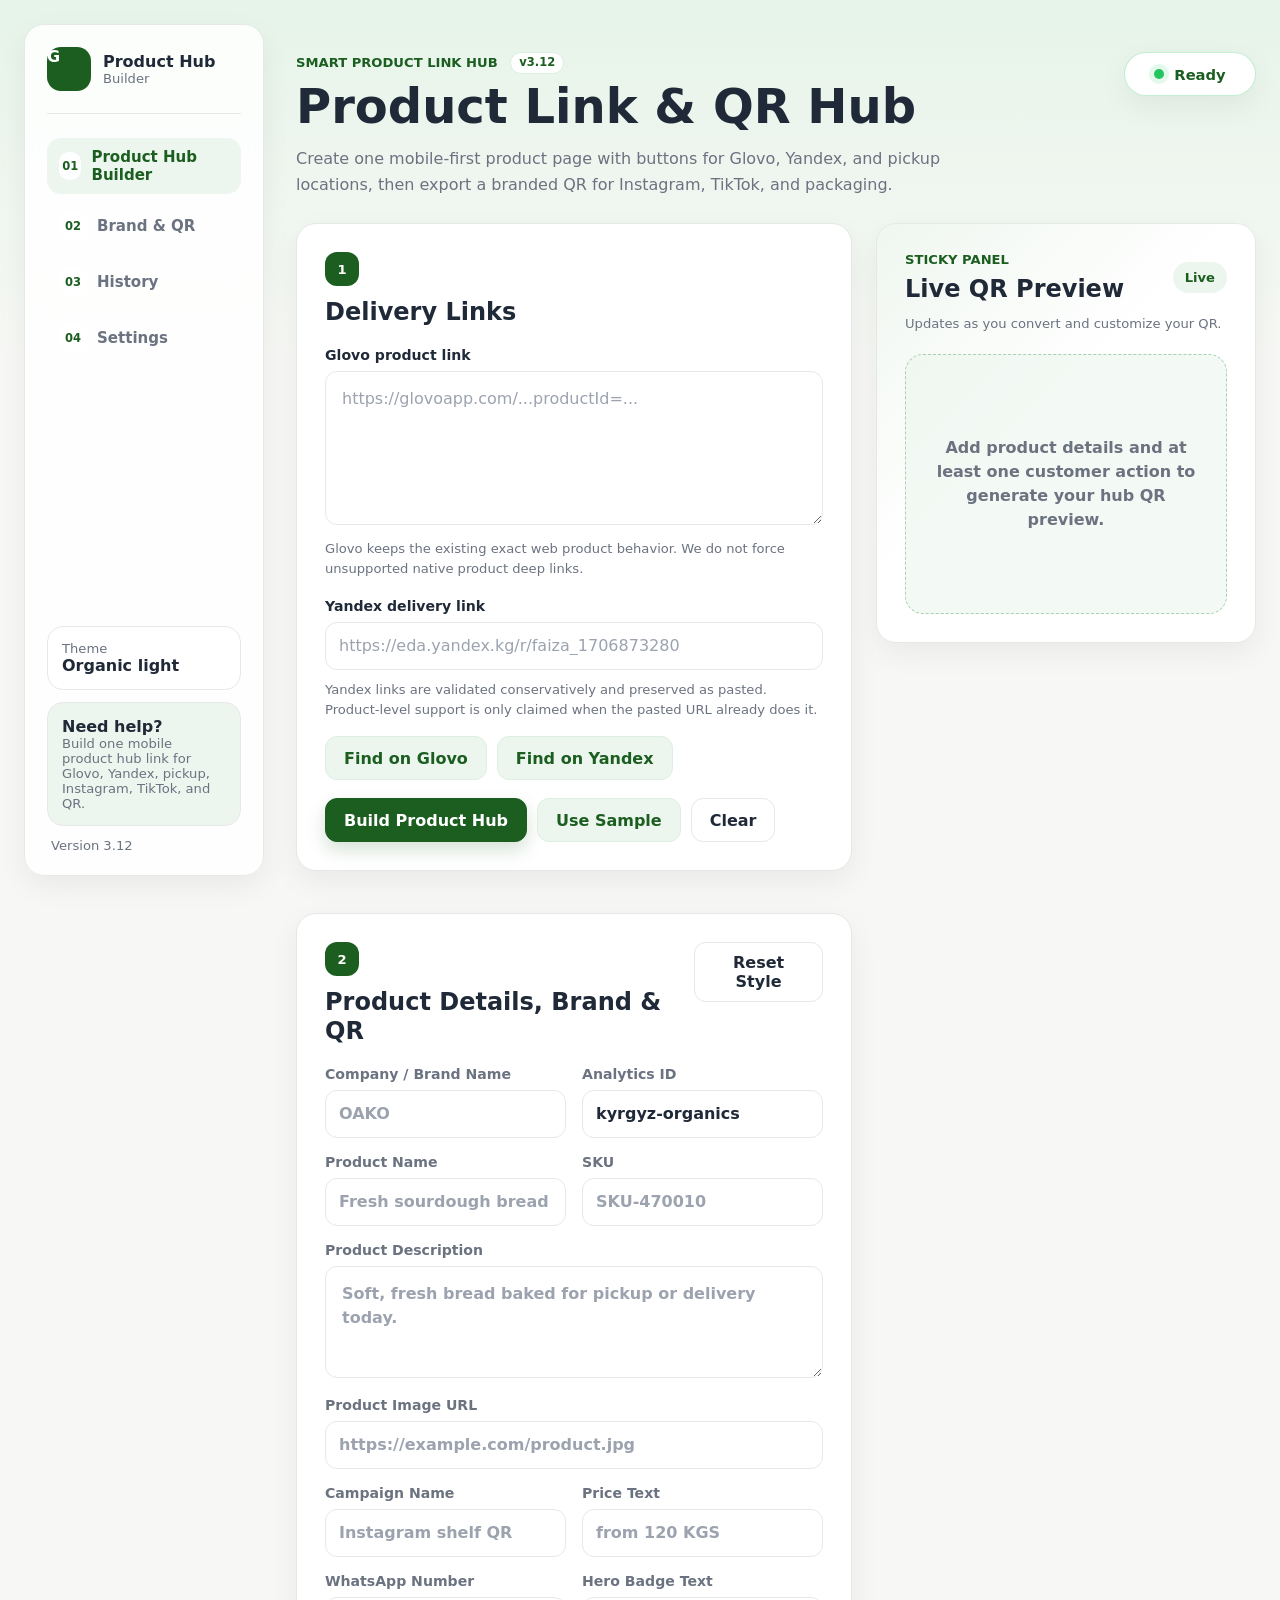
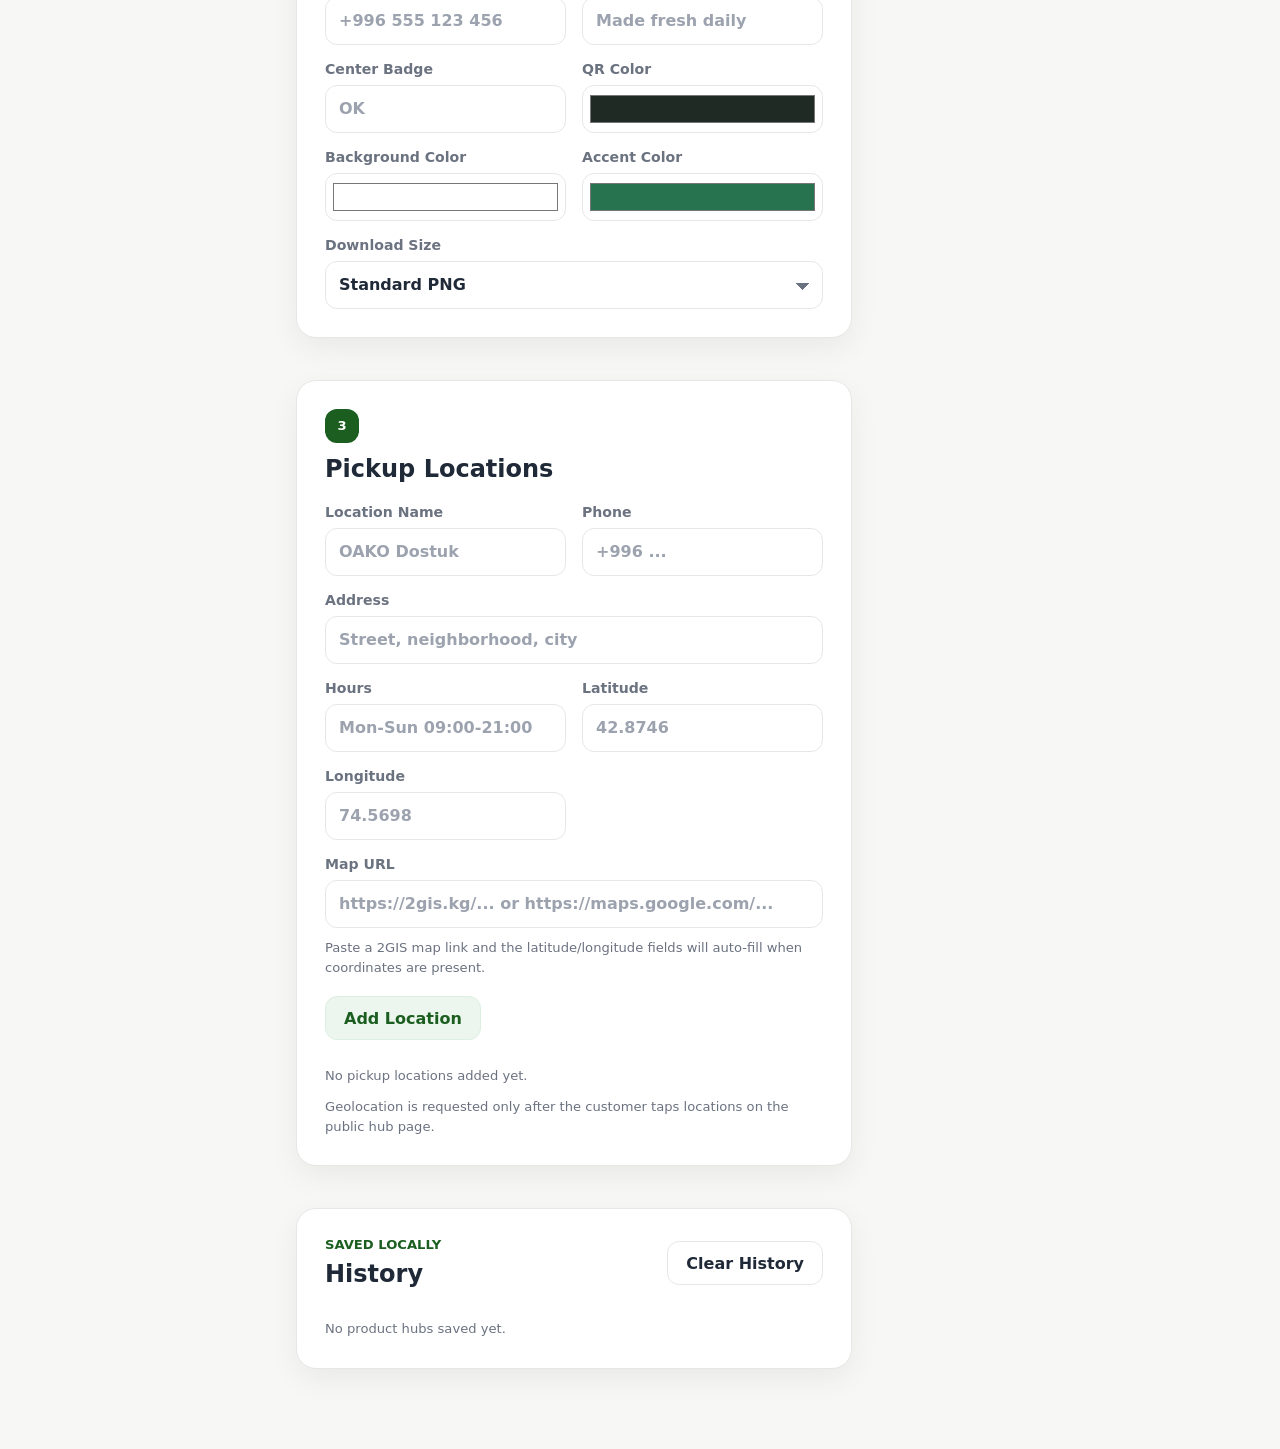
==== commit dbcc5e0e: "Add WhatsApp owner contact action" ====
--- a/index.html
+++ b/index.html
@@ -17,7 +17,7 @@
       <span class="brand-mark" aria-hidden="true">G</span>
       <div>
         <strong>Product Hub</strong>
-        <span class="app-version-pill">v3.11</span>
+        <span class="app-version-pill">v3.12</span>
       </div>
     </div>
     <button class="mobile-pill-button" type="button" data-open-modal="brand">Brand</button>
@@ -62,14 +62,14 @@
           <strong>Need help?</strong>
           <span>Build one mobile product hub link for Glovo, Yandex, pickup, Instagram, TikTok, and QR.</span>
         </div>
-        <p class="version">Version 3.11</p>
+        <p class="version">Version 3.12</p>
       </div>
     </aside>
 
     <main class="tool-shell" id="converter">
       <header class="page-header">
         <div>
-          <p class="eyebrow">Smart Product Link Hub <span class="app-version-pill">v3.11</span></p>
+          <p class="eyebrow">Smart Product Link Hub <span class="app-version-pill">v3.12</span></p>
           <h1>Product Link &amp; QR Hub</h1>
           <p class="lede">Create one mobile-first product page with buttons for Glovo, Yandex, and pickup locations, then export a branded QR for Instagram, TikTok, and packaging.</p>
         </div>
@@ -206,6 +206,9 @@
             <label class="field-label" for="priceText">Price Text
               <input id="priceText" placeholder="from 120 KGS">
             </label>
+            <label class="field-label" for="whatsappPhone">WhatsApp Number
+              <input id="whatsappPhone" inputmode="tel" autocomplete="tel" placeholder="+996 555 123 456">
+            </label>
             <label class="field-label" for="heroBadgeText">Hero Badge Text
               <input id="heroBadgeText" placeholder="Made fresh daily">
             </label>
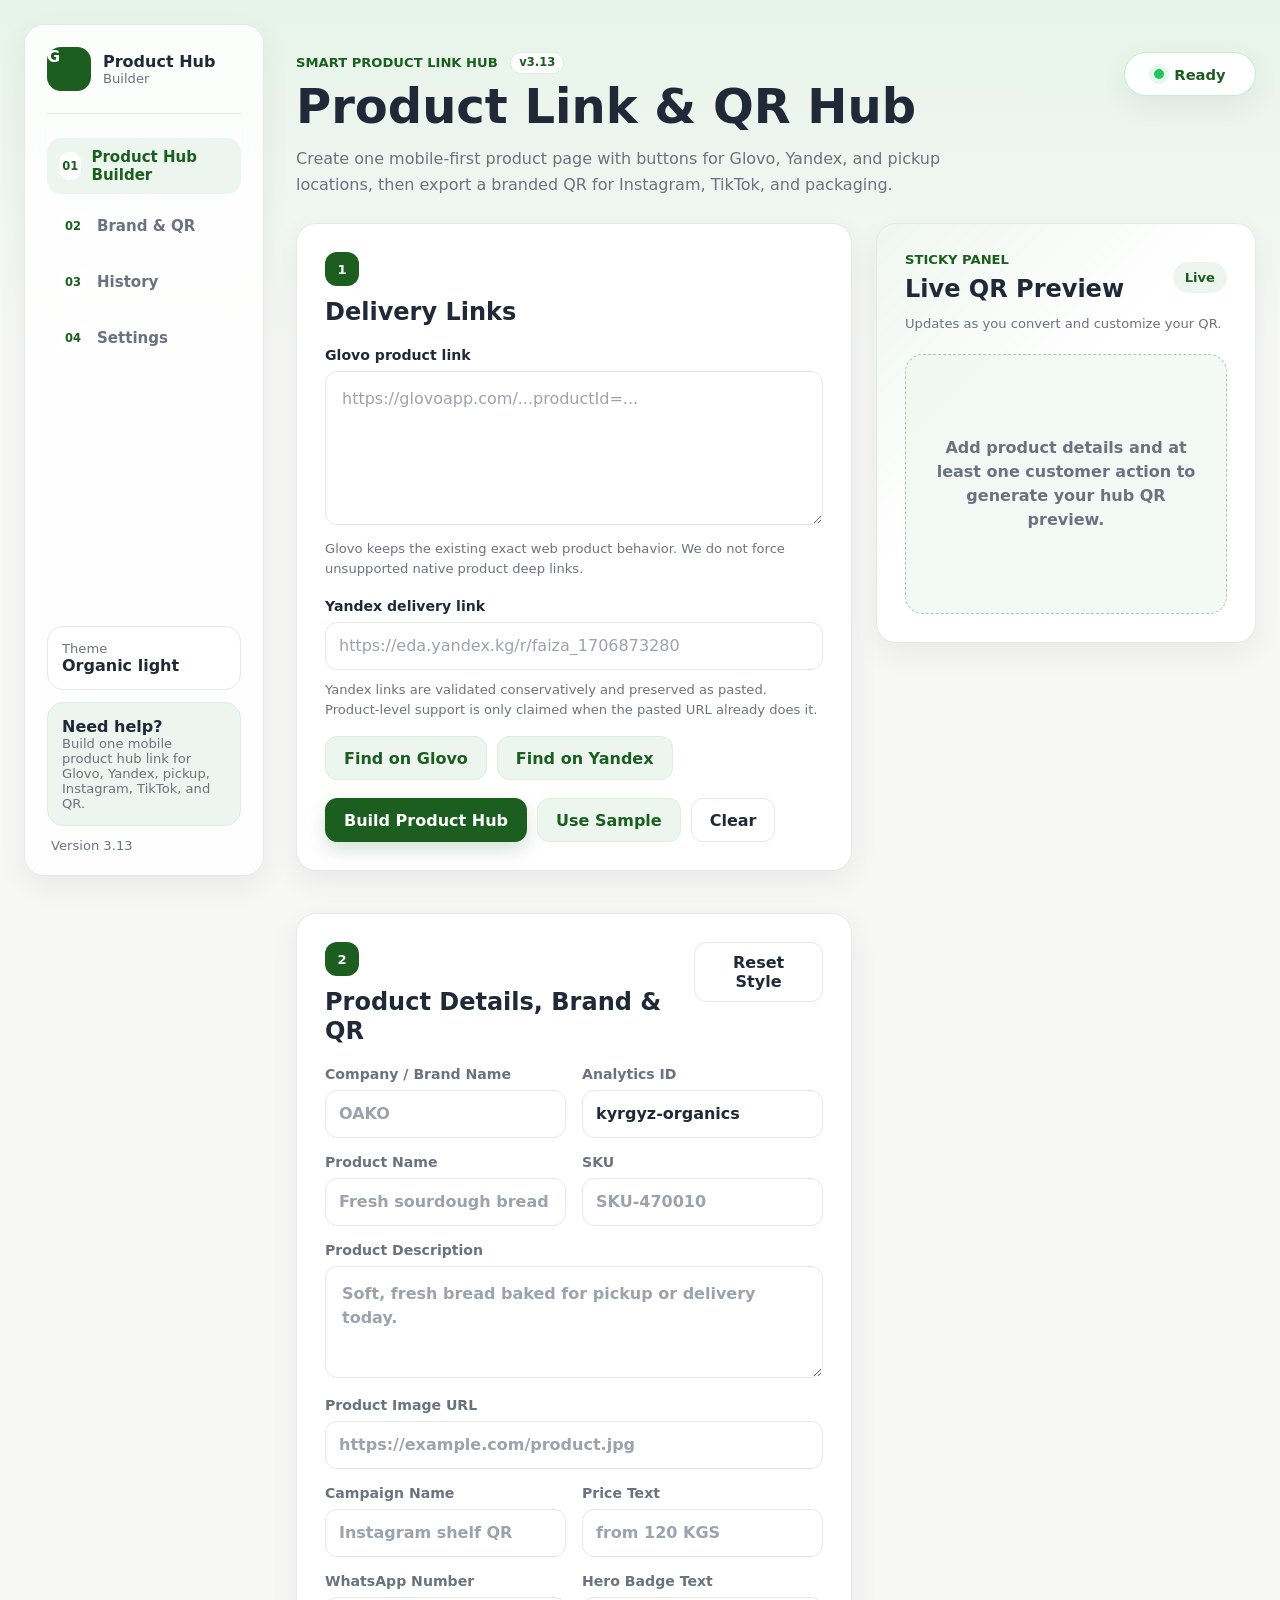
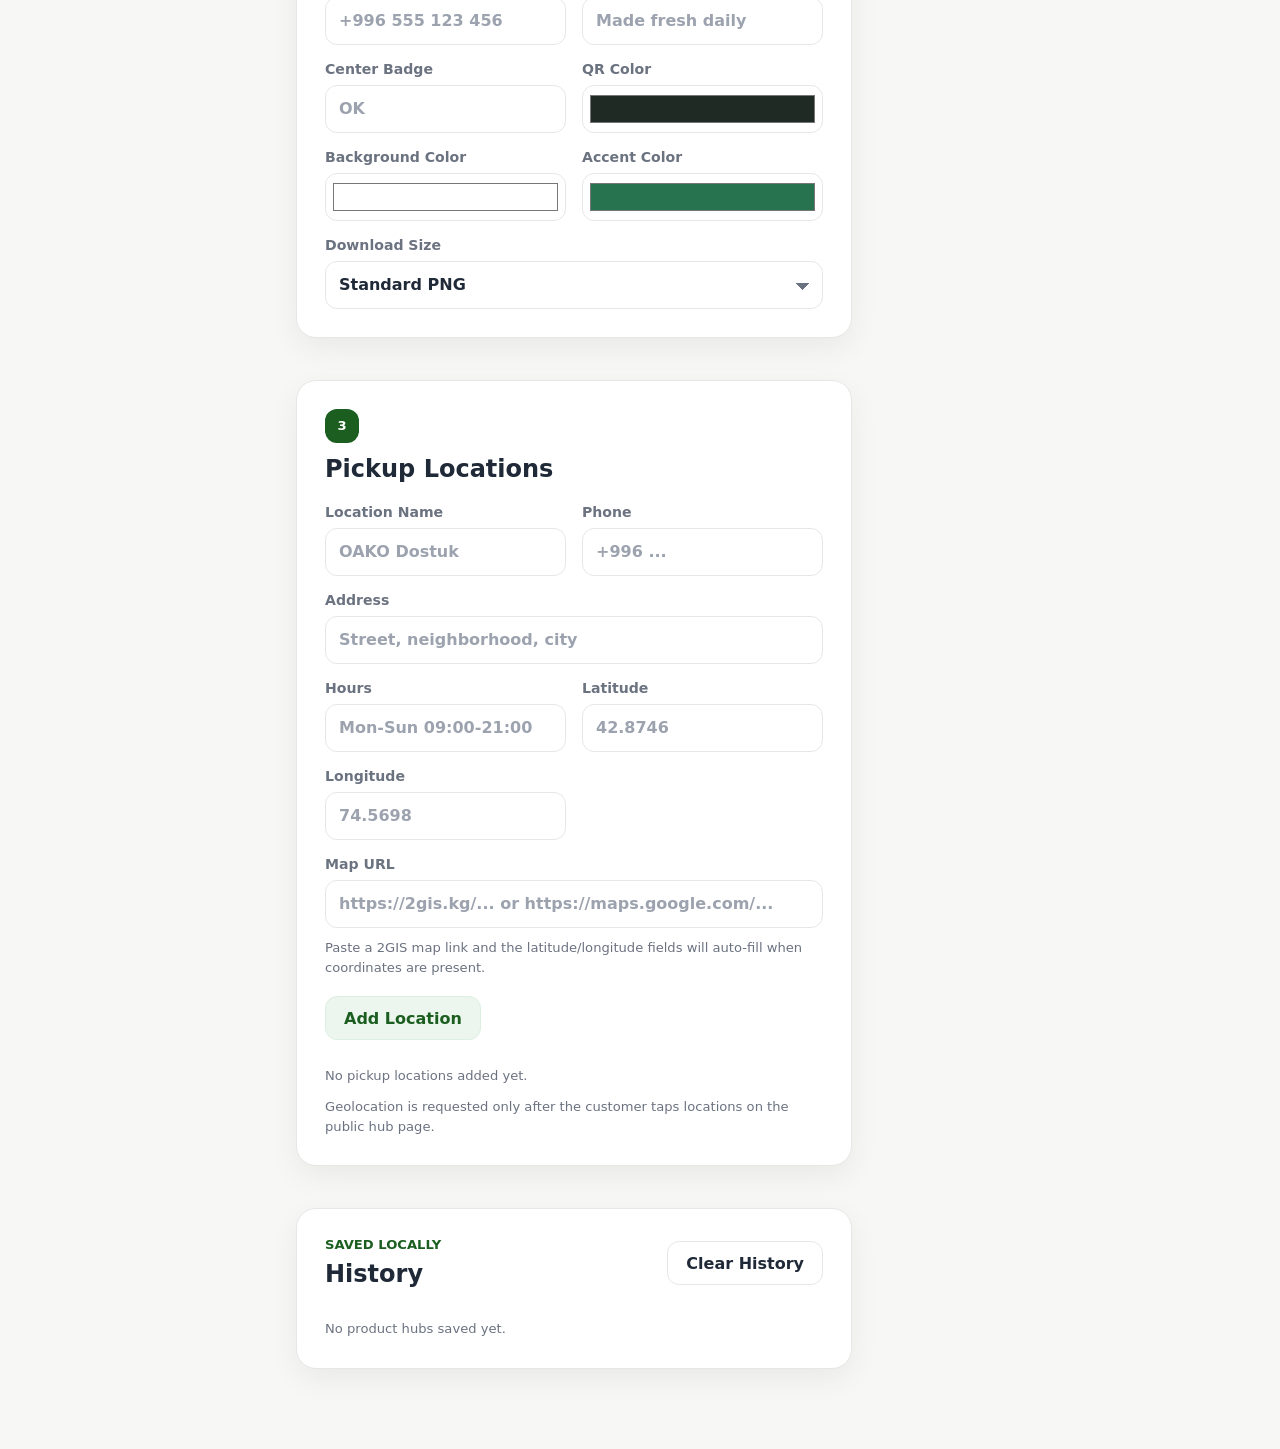
==== commit 68032b6b: "Fix provider finder and location distances" ====
--- a/index.html
+++ b/index.html
@@ -17,7 +17,7 @@
       <span class="brand-mark" aria-hidden="true">G</span>
       <div>
         <strong>Product Hub</strong>
-        <span class="app-version-pill">v3.12</span>
+        <span class="app-version-pill">v3.13</span>
       </div>
     </div>
     <button class="mobile-pill-button" type="button" data-open-modal="brand">Brand</button>
@@ -62,14 +62,14 @@
           <strong>Need help?</strong>
           <span>Build one mobile product hub link for Glovo, Yandex, pickup, Instagram, TikTok, and QR.</span>
         </div>
-        <p class="version">Version 3.12</p>
+        <p class="version">Version 3.13</p>
       </div>
     </aside>
 
     <main class="tool-shell" id="converter">
       <header class="page-header">
         <div>
-          <p class="eyebrow">Smart Product Link Hub <span class="app-version-pill">v3.12</span></p>
+          <p class="eyebrow">Smart Product Link Hub <span class="app-version-pill">v3.13</span></p>
           <h1>Product Link &amp; QR Hub</h1>
           <p class="lede">Create one mobile-first product page with buttons for Glovo, Yandex, and pickup locations, then export a branded QR for Instagram, TikTok, and packaging.</p>
         </div>
@@ -357,10 +357,9 @@
         <button type="button" class="secondary" data-link-finder-provider="yandex">Yandex</button>
       </div>
       <div class="finder-browser-shell">
-        <iframe id="linkFinderFrame" title="Provider website preview" referrerpolicy="no-referrer"></iframe>
         <div class="finder-browser-note">
           <strong id="linkFinderProviderName">Glovo</strong>
-          <span>Some provider pages block embedding. Use “Open website” if the preview stays blank.</span>
+          <span>Glovo and Yandex block embedded previews. Open the provider website in a new tab, copy the final product or store URL, then paste it below.</span>
         </div>
       </div>
       <div class="finder-capture-card">
--- a/styles.css
+++ b/styles.css
@@ -1658,26 +1658,12 @@
 }
 
 .finder-browser-shell {
-  position: relative;
-  min-height: 420px;
-  overflow: hidden;
   border: 1px solid var(--border);
   border-radius: 18px;
   background: #f8faf7;
 }
 
-.finder-browser-shell iframe {
-  width: 100%;
-  height: 420px;
-  border: 0;
-  background: #ffffff;
-}
-
 .finder-browser-note {
-  position: absolute;
-  left: 14px;
-  right: 14px;
-  bottom: 14px;
   display: flex;
   gap: 10px;
   align-items: center;
@@ -1733,14 +1719,7 @@
   .link-finder-header {
     display: grid;
   }
-
-  .finder-browser-shell,
-  .finder-browser-shell iframe {
-    min-height: 310px;
-    height: 310px;
-  }
-
-  .finder-browser-note {
+.finder-browser-note {
     display: grid;
   }
 
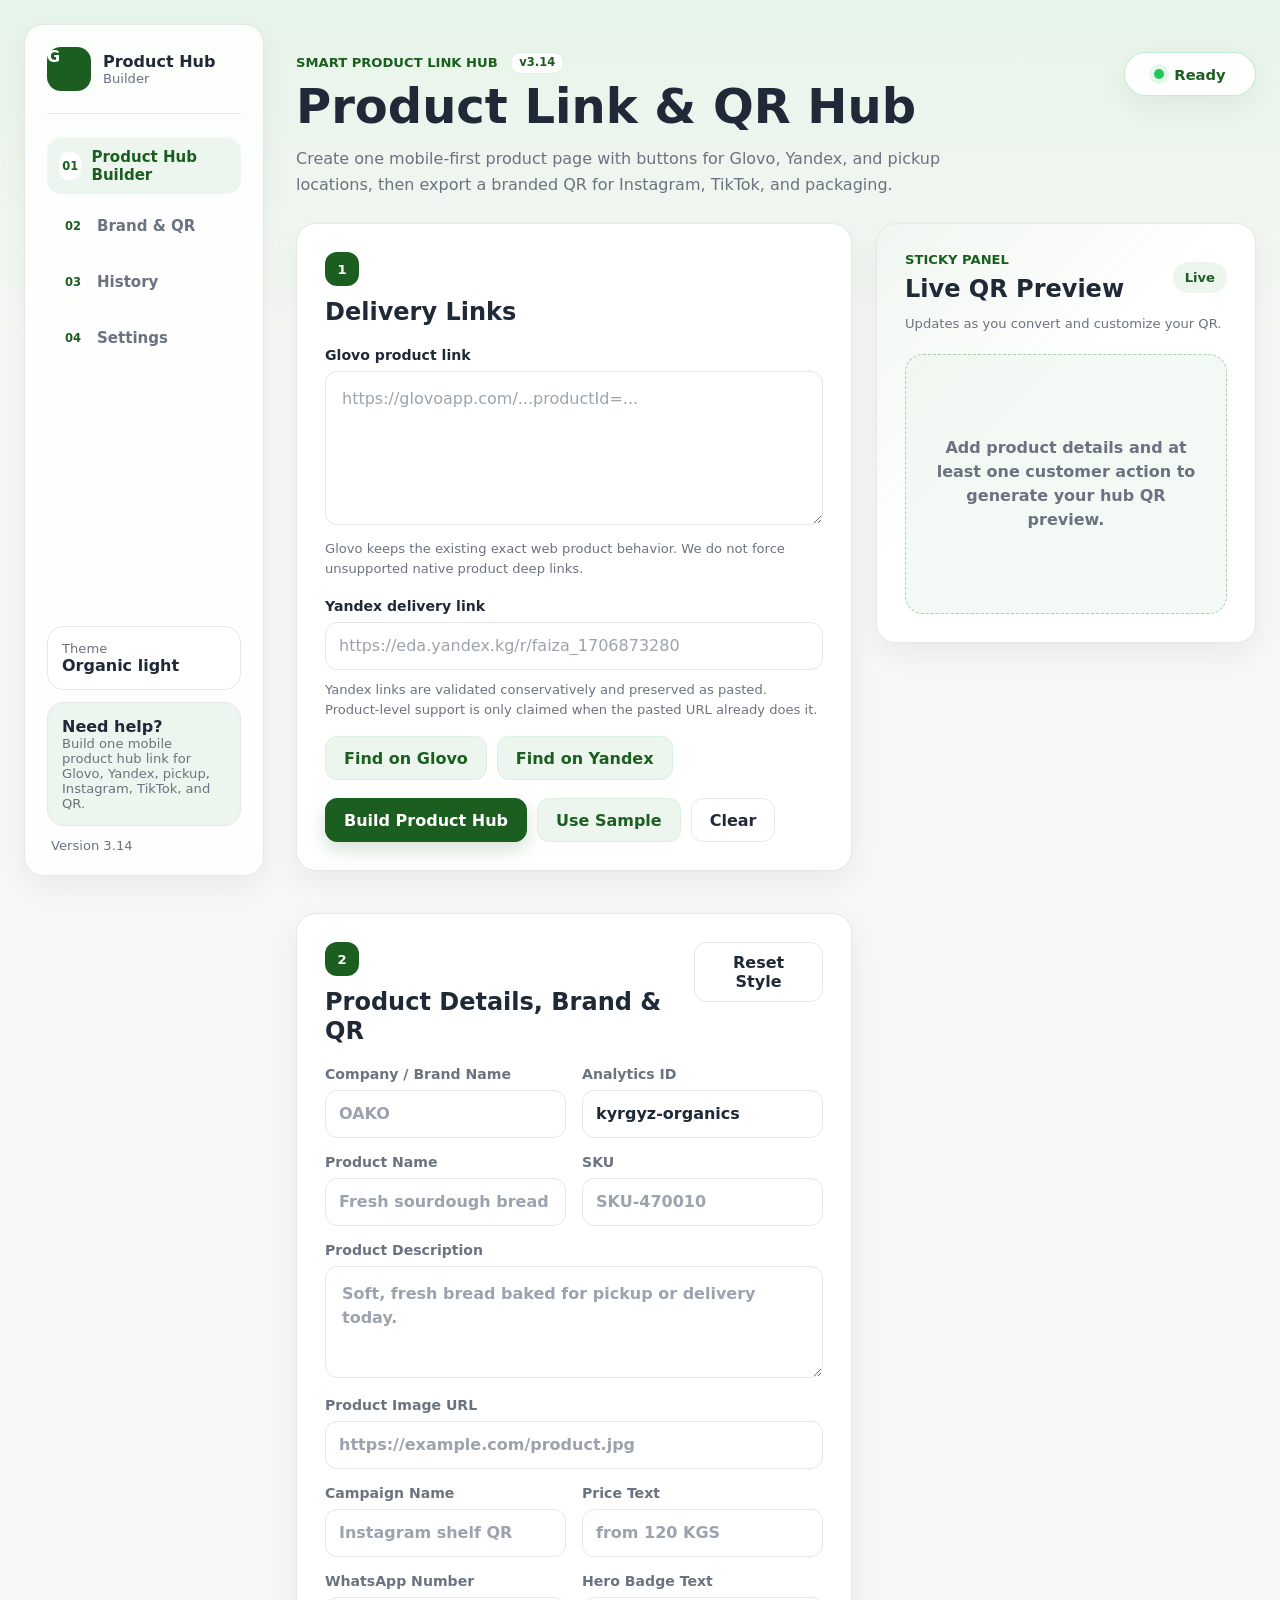
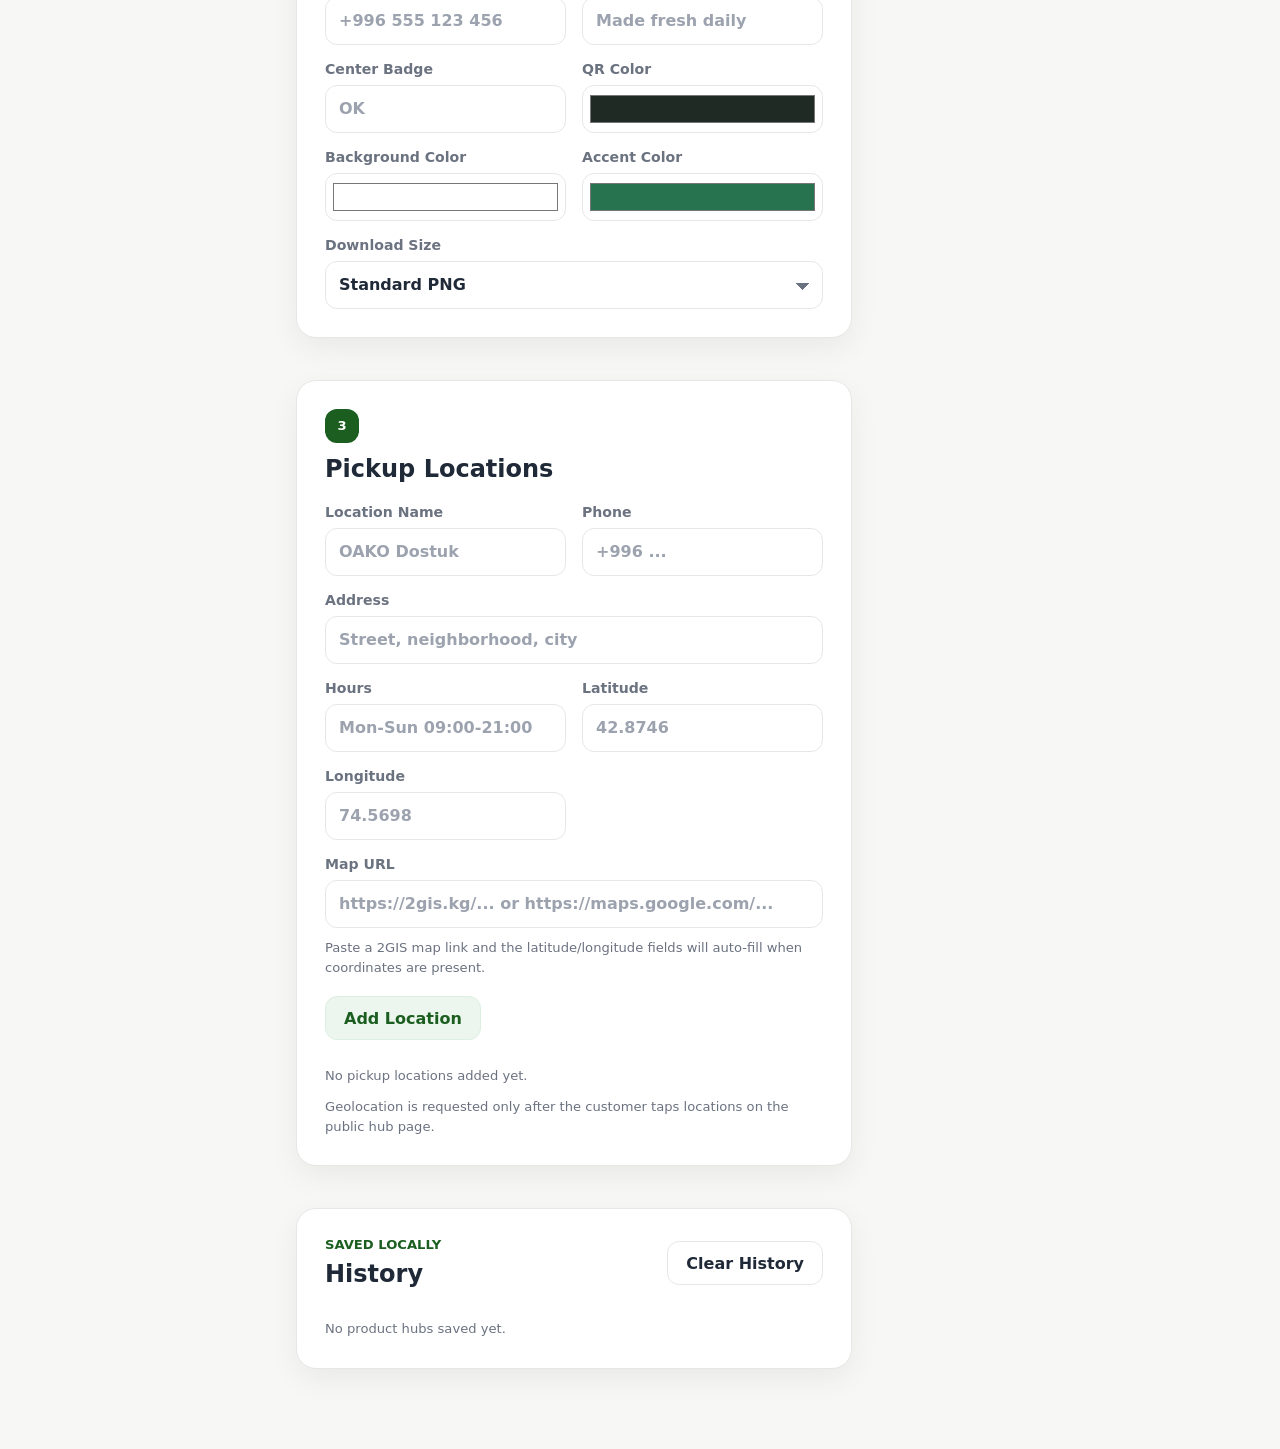
==== commit 78d197a8: "Bump app version to 3.14" ====
--- a/index.html
+++ b/index.html
@@ -17,7 +17,7 @@
       <span class="brand-mark" aria-hidden="true">G</span>
       <div>
         <strong>Product Hub</strong>
-        <span class="app-version-pill">v3.13</span>
+        <span class="app-version-pill">v3.14</span>
       </div>
     </div>
     <button class="mobile-pill-button" type="button" data-open-modal="brand">Brand</button>
@@ -62,14 +62,14 @@
           <strong>Need help?</strong>
           <span>Build one mobile product hub link for Glovo, Yandex, pickup, Instagram, TikTok, and QR.</span>
         </div>
-        <p class="version">Version 3.13</p>
+        <p class="version">Version 3.14</p>
       </div>
     </aside>
 
     <main class="tool-shell" id="converter">
       <header class="page-header">
         <div>
-          <p class="eyebrow">Smart Product Link Hub <span class="app-version-pill">v3.13</span></p>
+          <p class="eyebrow">Smart Product Link Hub <span class="app-version-pill">v3.14</span></p>
           <h1>Product Link &amp; QR Hub</h1>
           <p class="lede">Create one mobile-first product page with buttons for Glovo, Yandex, and pickup locations, then export a branded QR for Instagram, TikTok, and packaging.</p>
         </div>
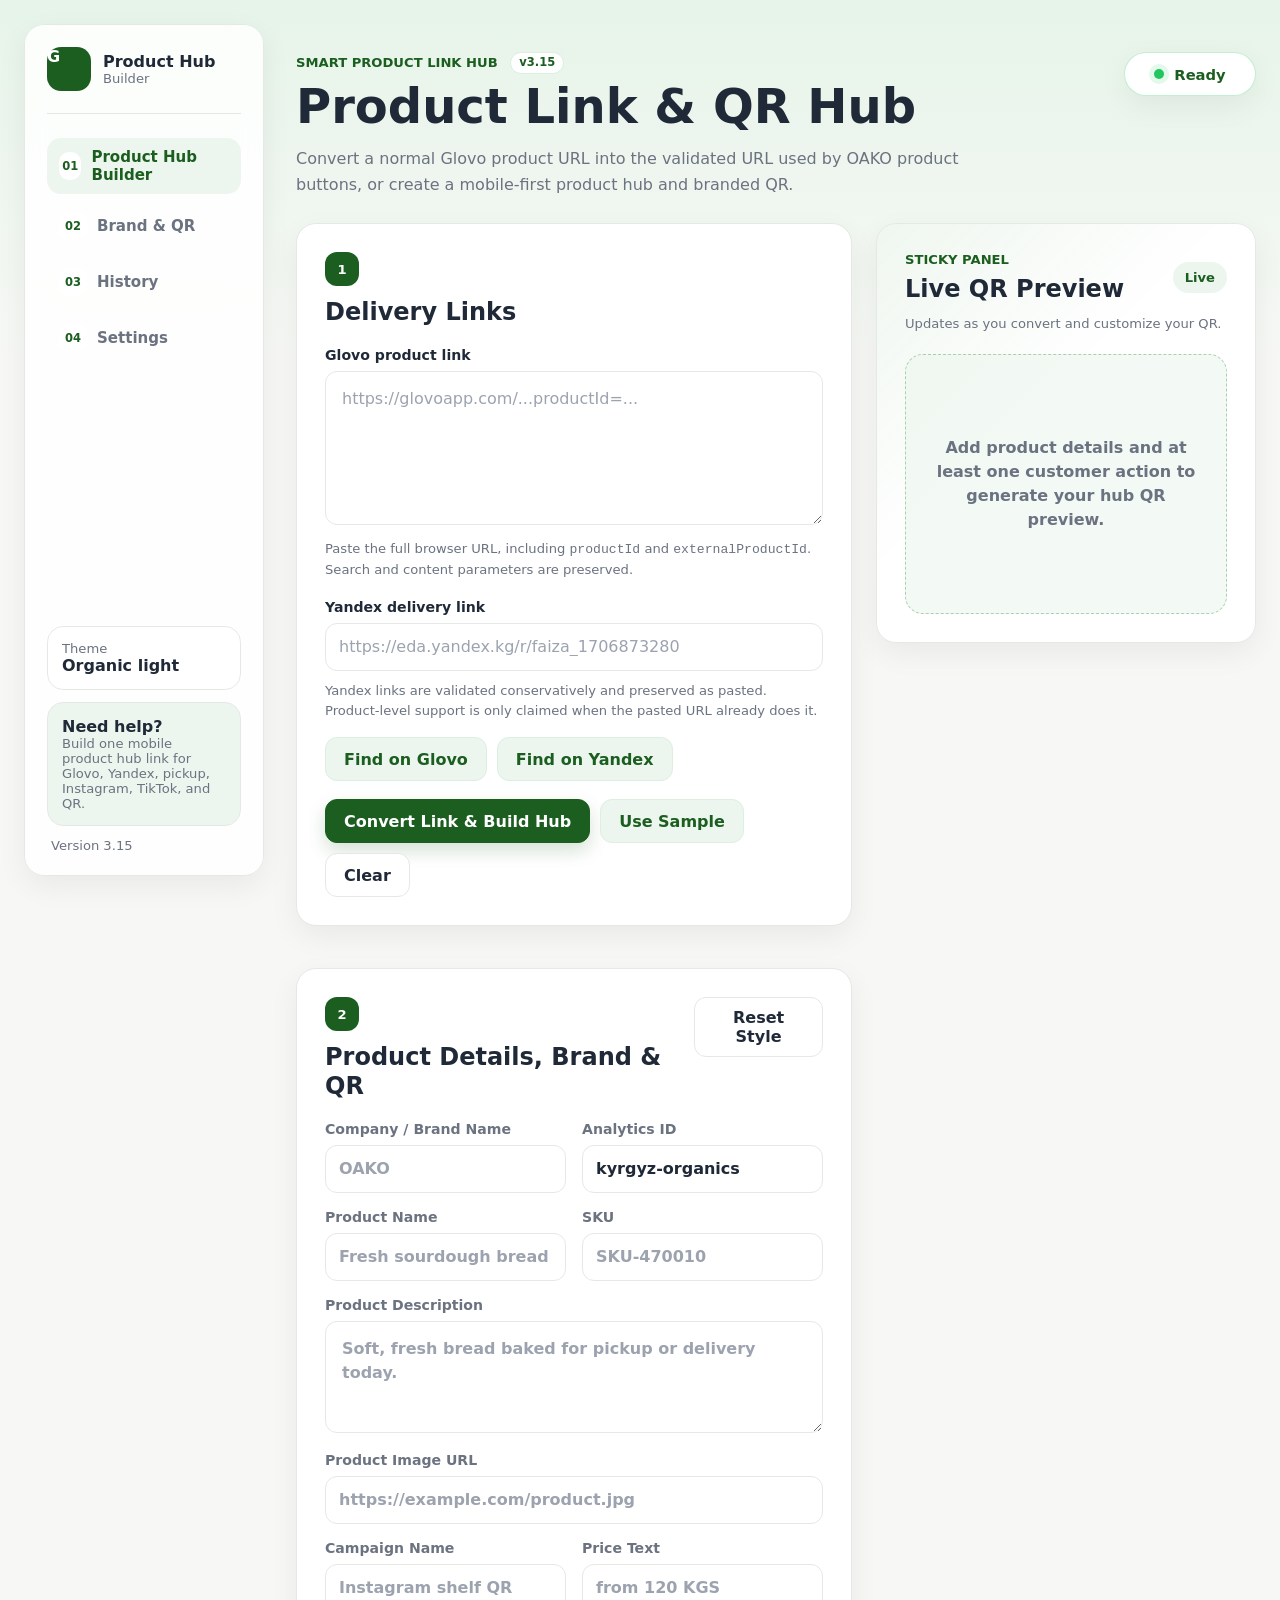
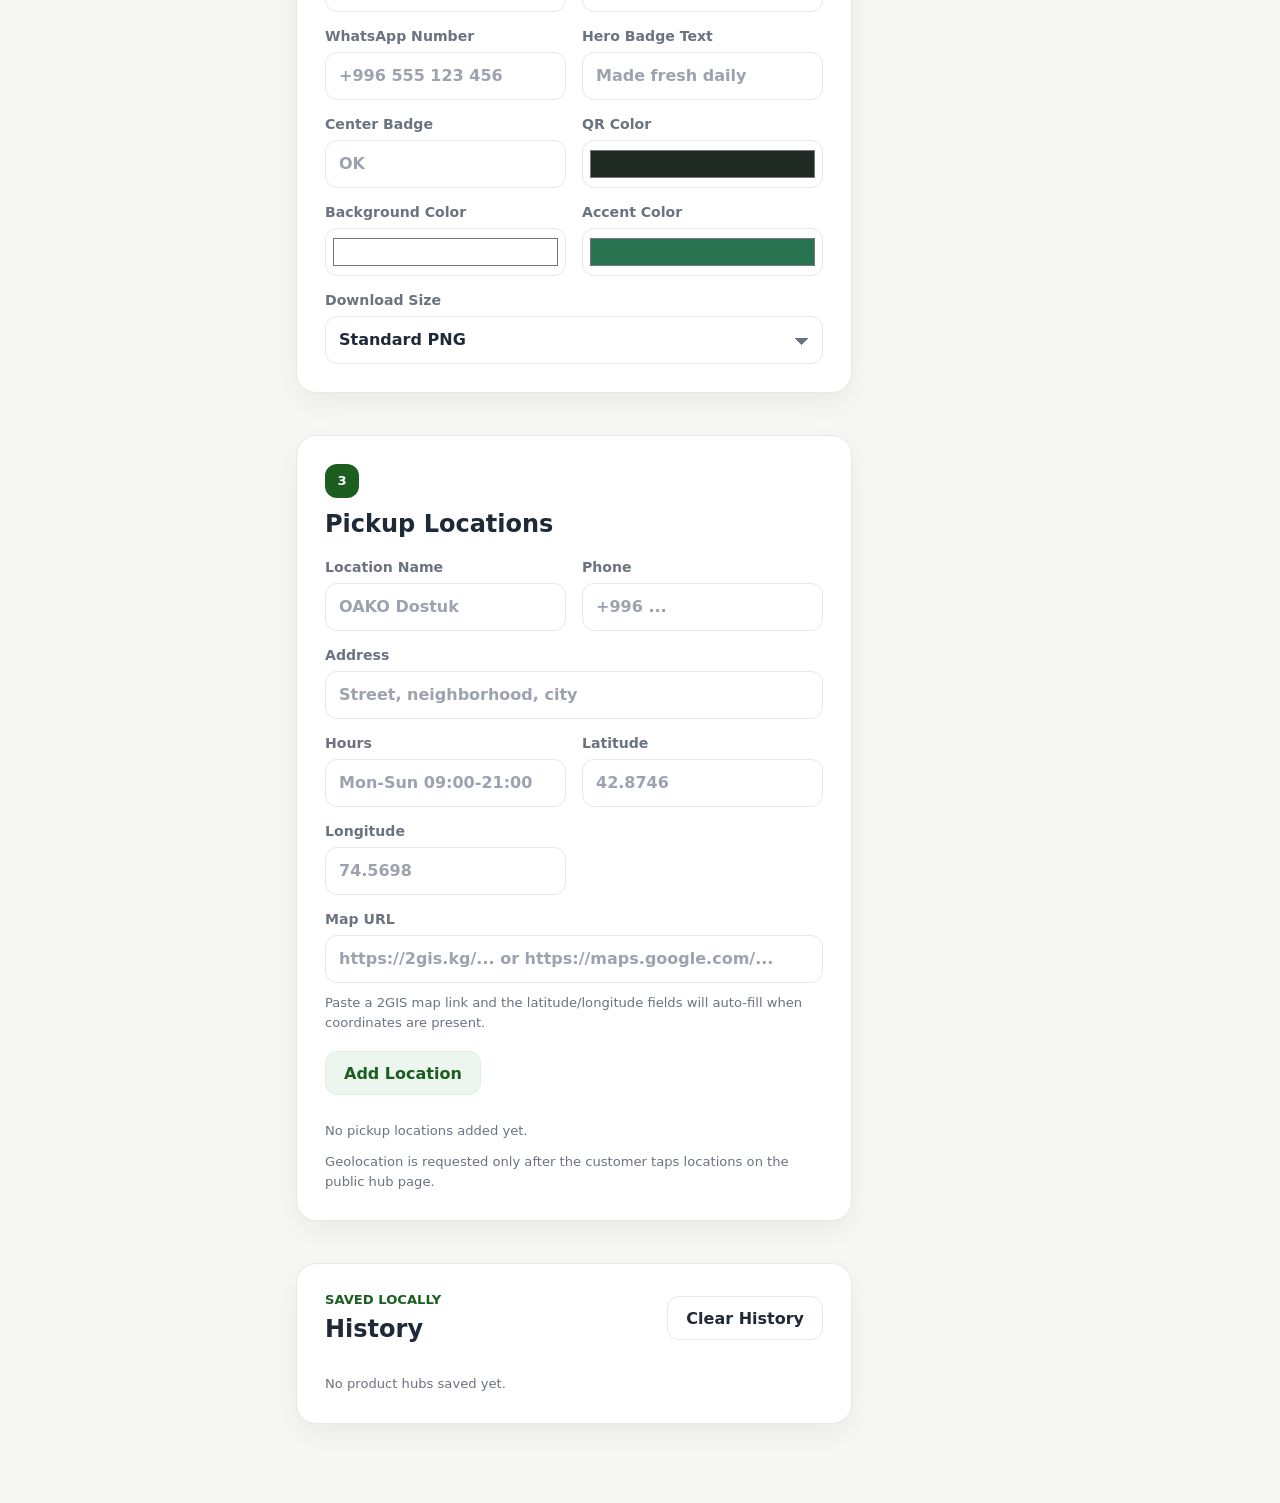
==== commit 49e8978b: "Add mobile-safe Glovo product links" ====
--- a/index.html
+++ b/index.html
@@ -4,7 +4,7 @@
   <meta charset="utf-8">
   <meta name="viewport" content="width=device-width, initial-scale=1">
   <title>Product Link & QR Hub</title>
-  <link rel="stylesheet" href="styles.css">
+  <link rel="stylesheet" href="styles.css?v=3.15">
 </head>
 <body>
   <header class="mobile-topbar" aria-label="Mobile toolbar">
@@ -17,7 +17,7 @@
       <span class="brand-mark" aria-hidden="true">G</span>
       <div>
         <strong>Product Hub</strong>
-        <span class="app-version-pill">v3.14</span>
+        <span class="app-version-pill">v3.15</span>
       </div>
     </div>
     <button class="mobile-pill-button" type="button" data-open-modal="brand">Brand</button>
@@ -62,16 +62,16 @@
           <strong>Need help?</strong>
           <span>Build one mobile product hub link for Glovo, Yandex, pickup, Instagram, TikTok, and QR.</span>
         </div>
-        <p class="version">Version 3.14</p>
+        <p class="version">Version 3.15</p>
       </div>
     </aside>
 
     <main class="tool-shell" id="converter">
       <header class="page-header">
         <div>
-          <p class="eyebrow">Smart Product Link Hub <span class="app-version-pill">v3.14</span></p>
+          <p class="eyebrow">Smart Product Link Hub <span class="app-version-pill">v3.15</span></p>
           <h1>Product Link &amp; QR Hub</h1>
-          <p class="lede">Create one mobile-first product page with buttons for Glovo, Yandex, and pickup locations, then export a branded QR for Instagram, TikTok, and packaging.</p>
+          <p class="lede">Convert a normal Glovo product URL into the validated URL used by OAKO product buttons, or create a mobile-first product hub and branded QR.</p>
         </div>
         <div class="status-card" id="statusCard" role="status" aria-live="polite">
           <span class="status-dot" aria-hidden="true"></span>
@@ -89,7 +89,7 @@
           </div>
           <label class="field-label" for="sourceUrl">Glovo product link</label>
           <textarea id="sourceUrl" spellcheck="false" placeholder="https://glovoapp.com/...productId=..."></textarea>
-          <p class="helper-text">Glovo keeps the existing exact web product behavior. We do not force unsupported native product deep links.</p>
+          <p class="helper-text">Paste the full browser URL, including <code>productId</code> and <code>externalProductId</code>. Search and content parameters are preserved.</p>
 
           <label class="field-label stacked-field" for="yandexUrl">Yandex delivery link</label>
           <input id="yandexUrl" spellcheck="false" inputmode="url" placeholder="https://eda.yandex.kg/r/faiza_1706873280">
@@ -101,10 +101,26 @@
           </div>
 
           <div class="actions" aria-label="URL actions">
-            <button id="convertButton" type="button">Build Product Hub</button>
+            <button id="convertButton" type="button">Convert Link &amp; Build Hub</button>
             <button id="sampleButton" type="button" class="secondary">Use Sample</button>
             <button id="clearButton" type="button" class="ghost">Clear</button>
           </div>
+
+          <section class="oako-product-link-result" id="oakoProductLinkResult" aria-labelledby="oako-product-link-heading" hidden>
+            <div class="oako-result-heading">
+              <div>
+                <p class="eyebrow">Ready for the product editor</p>
+                <h3 id="oako-product-link-heading">OAKO product URL</h3>
+              </div>
+              <span class="result-pill">Mobile safe</span>
+            </div>
+            <label class="field-label" for="oakoProductUrl">Paste this URL into the product's external link</label>
+            <div class="copy-row">
+              <input id="oakoProductUrl" readonly>
+              <button class="copy-button" type="button" data-copy-target="oakoProductUrl">Copy</button>
+            </div>
+            <p class="note"><strong>Important:</strong> choose <strong>Glovo</strong> as the link type in OAKO. The product page submits this URL as a browser-safe form so phones keep the exact product instead of losing it when the Glovo app opens.</p>
+          </section>
         </section>
 
         <div class="mobile-quick-actions" aria-label="Mobile quick actions">
@@ -379,7 +395,7 @@
 
   <script src="vendor/qrcode.min.js" defer></script>
   <script src="storageAdapter.js" defer></script>
-  <script src="app.js" defer></script>
+  <script src="app.js?v=3.15" defer></script>
   <script src="ui.js" defer></script>
 </body>
 </html>
--- a/styles.css
+++ b/styles.css
@@ -442,6 +442,34 @@
   margin-top: 18px;
 }
 
+.oako-product-link-result {
+  margin-top: 20px;
+  padding: 18px;
+  border: 1px solid rgba(34, 197, 94, 0.34);
+  border-radius: 18px;
+  background: linear-gradient(135deg, rgba(236, 246, 238, 0.95), rgba(255, 255, 255, 0.98));
+}
+
+.oako-product-link-result[hidden] {
+  display: none;
+}
+
+.oako-result-heading {
+  display: flex;
+  align-items: flex-start;
+  justify-content: space-between;
+  gap: 14px;
+  margin-bottom: 14px;
+}
+
+.oako-result-heading h3 {
+  margin: 0;
+}
+
+.oako-product-link-result .note strong {
+  color: var(--text);
+}
+
 button {
   min-height: 44px;
   padding: 10px 18px;
@@ -979,6 +1007,14 @@
 
   .actions button {
     flex: 1 1 100%;
+  }
+
+  .oako-product-link-result {
+    padding: 14px;
+  }
+
+  .oako-result-heading {
+    align-items: center;
   }
 
   summary {
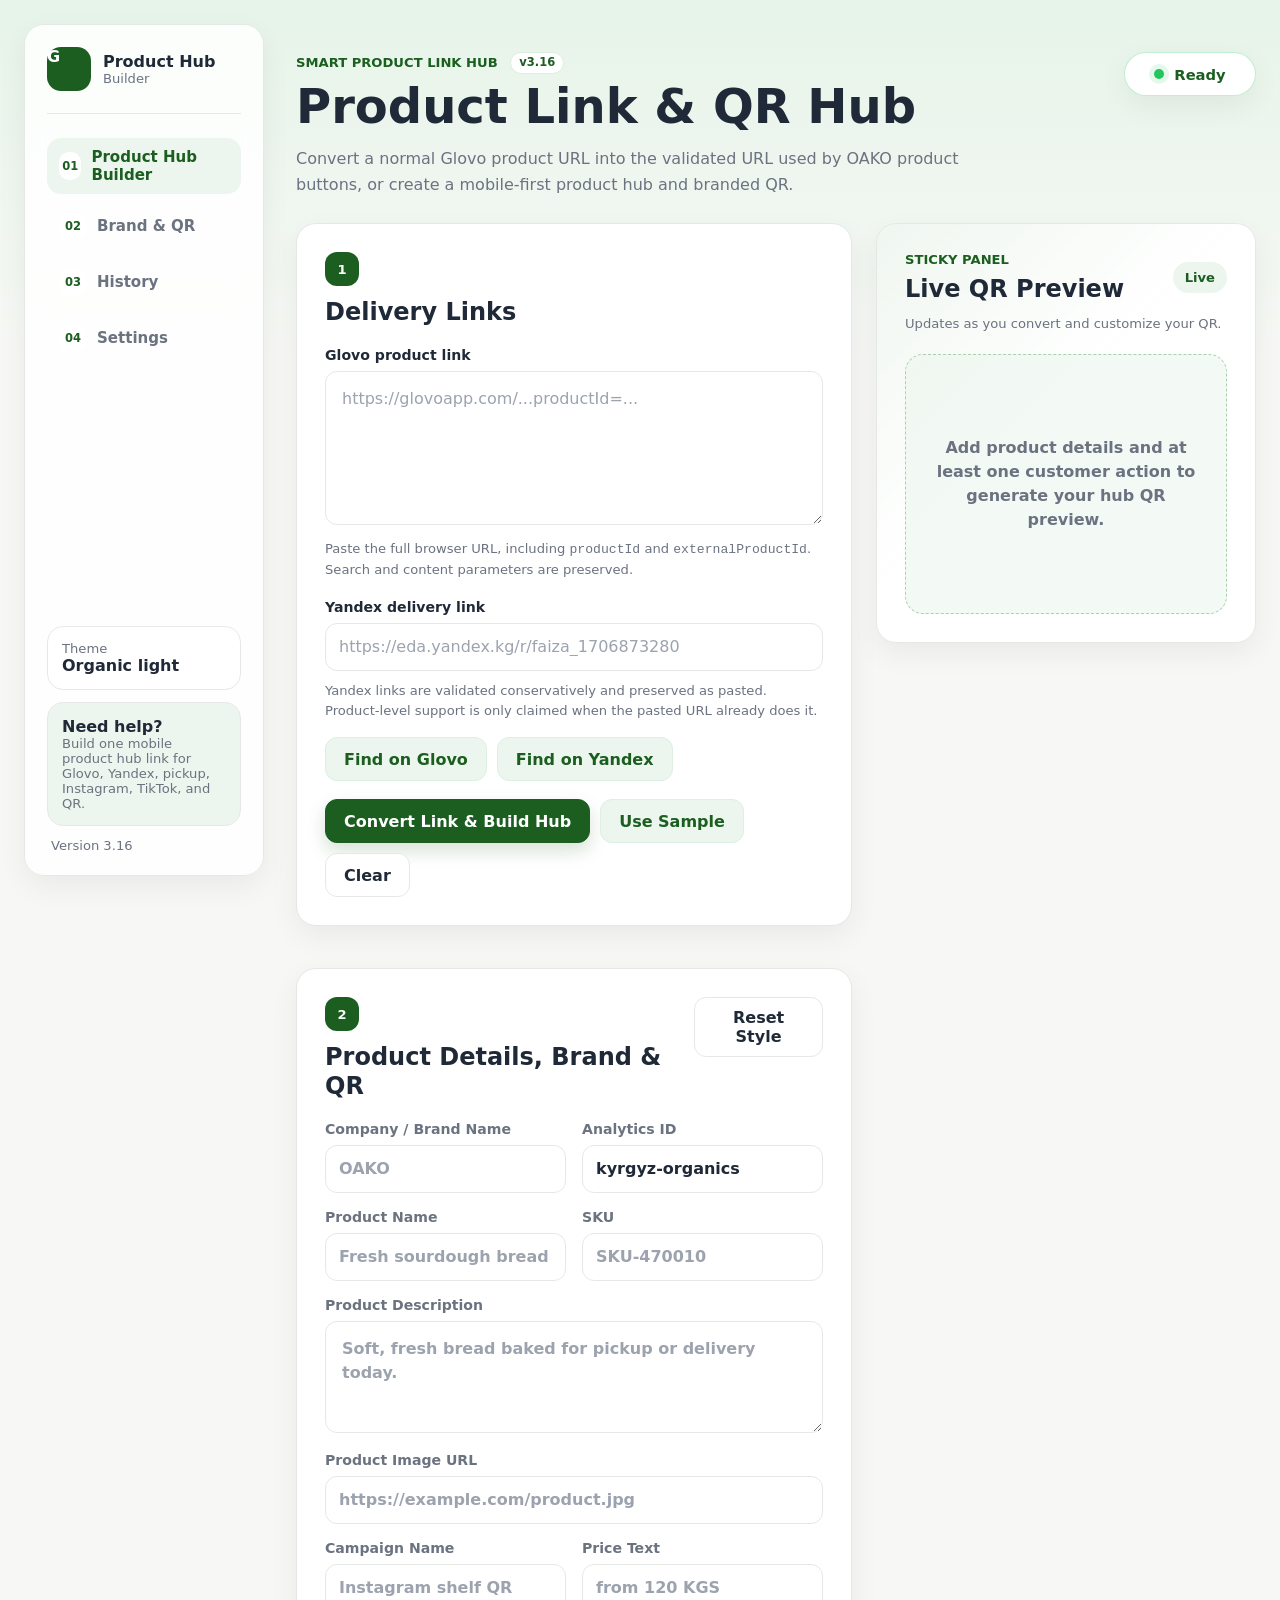
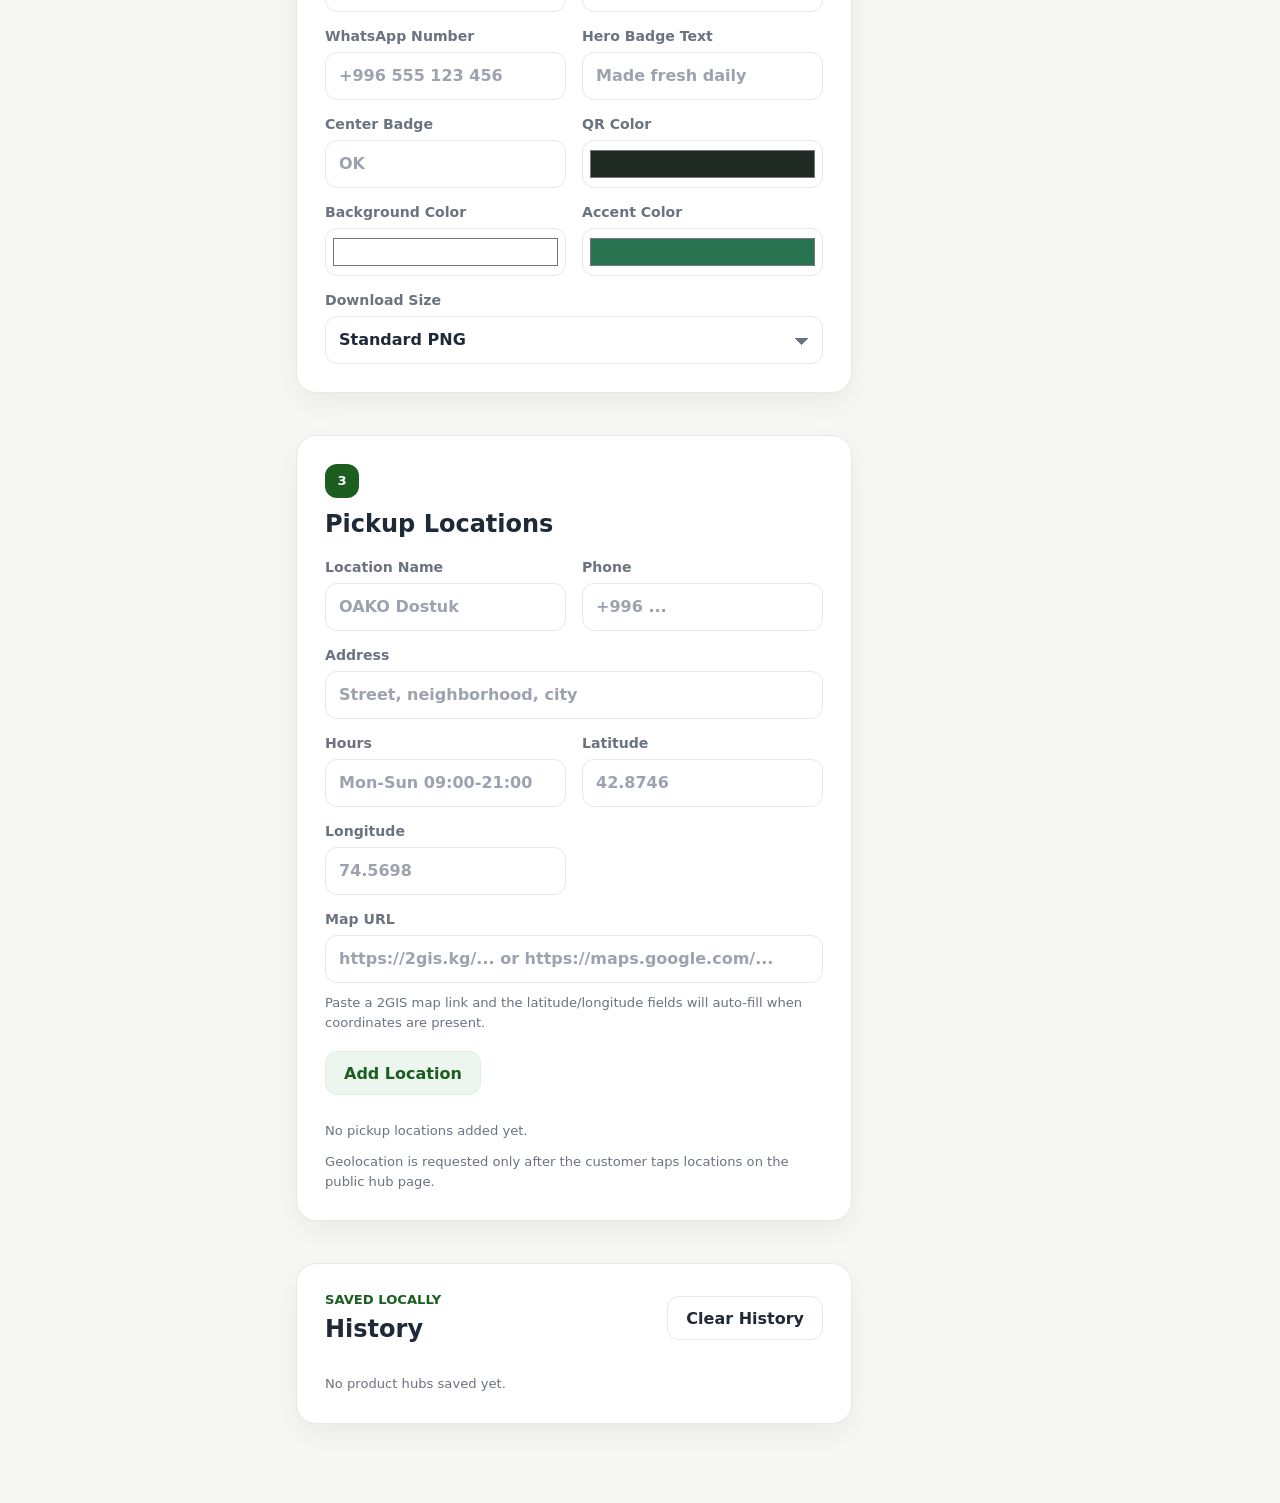
==== commit ad959693: "Preserve Glovo product through sign-in" ====
--- a/index.html
+++ b/index.html
@@ -4,7 +4,7 @@
   <meta charset="utf-8">
   <meta name="viewport" content="width=device-width, initial-scale=1">
   <title>Product Link & QR Hub</title>
-  <link rel="stylesheet" href="styles.css?v=3.15">
+  <link rel="stylesheet" href="styles.css?v=3.16">
 </head>
 <body>
   <header class="mobile-topbar" aria-label="Mobile toolbar">
@@ -17,7 +17,7 @@
       <span class="brand-mark" aria-hidden="true">G</span>
       <div>
         <strong>Product Hub</strong>
-        <span class="app-version-pill">v3.15</span>
+        <span class="app-version-pill">v3.16</span>
       </div>
     </div>
     <button class="mobile-pill-button" type="button" data-open-modal="brand">Brand</button>
@@ -62,14 +62,14 @@
           <strong>Need help?</strong>
           <span>Build one mobile product hub link for Glovo, Yandex, pickup, Instagram, TikTok, and QR.</span>
         </div>
-        <p class="version">Version 3.15</p>
+        <p class="version">Version 3.16</p>
       </div>
     </aside>
 
     <main class="tool-shell" id="converter">
       <header class="page-header">
         <div>
-          <p class="eyebrow">Smart Product Link Hub <span class="app-version-pill">v3.15</span></p>
+          <p class="eyebrow">Smart Product Link Hub <span class="app-version-pill">v3.16</span></p>
           <h1>Product Link &amp; QR Hub</h1>
           <p class="lede">Convert a normal Glovo product URL into the validated URL used by OAKO product buttons, or create a mobile-first product hub and branded QR.</p>
         </div>
@@ -119,7 +119,7 @@
               <input id="oakoProductUrl" readonly>
               <button class="copy-button" type="button" data-copy-target="oakoProductUrl">Copy</button>
             </div>
-            <p class="note"><strong>Important:</strong> choose <strong>Glovo</strong> as the link type in OAKO. The product page submits this URL as a browser-safe form so phones keep the exact product instead of losing it when the Glovo app opens.</p>
+            <p class="note"><strong>Important:</strong> choose <strong>Glovo</strong> as the link type in OAKO. The product page submits this URL as a browser-safe form. Logged-out users also get a <strong>Sign in first with Email</strong> option that preserves the full product return path.</p>
           </section>
         </section>
 
@@ -395,7 +395,7 @@
 
   <script src="vendor/qrcode.min.js" defer></script>
   <script src="storageAdapter.js" defer></script>
-  <script src="app.js?v=3.15" defer></script>
+  <script src="app.js?v=3.16" defer></script>
   <script src="ui.js" defer></script>
 </body>
 </html>
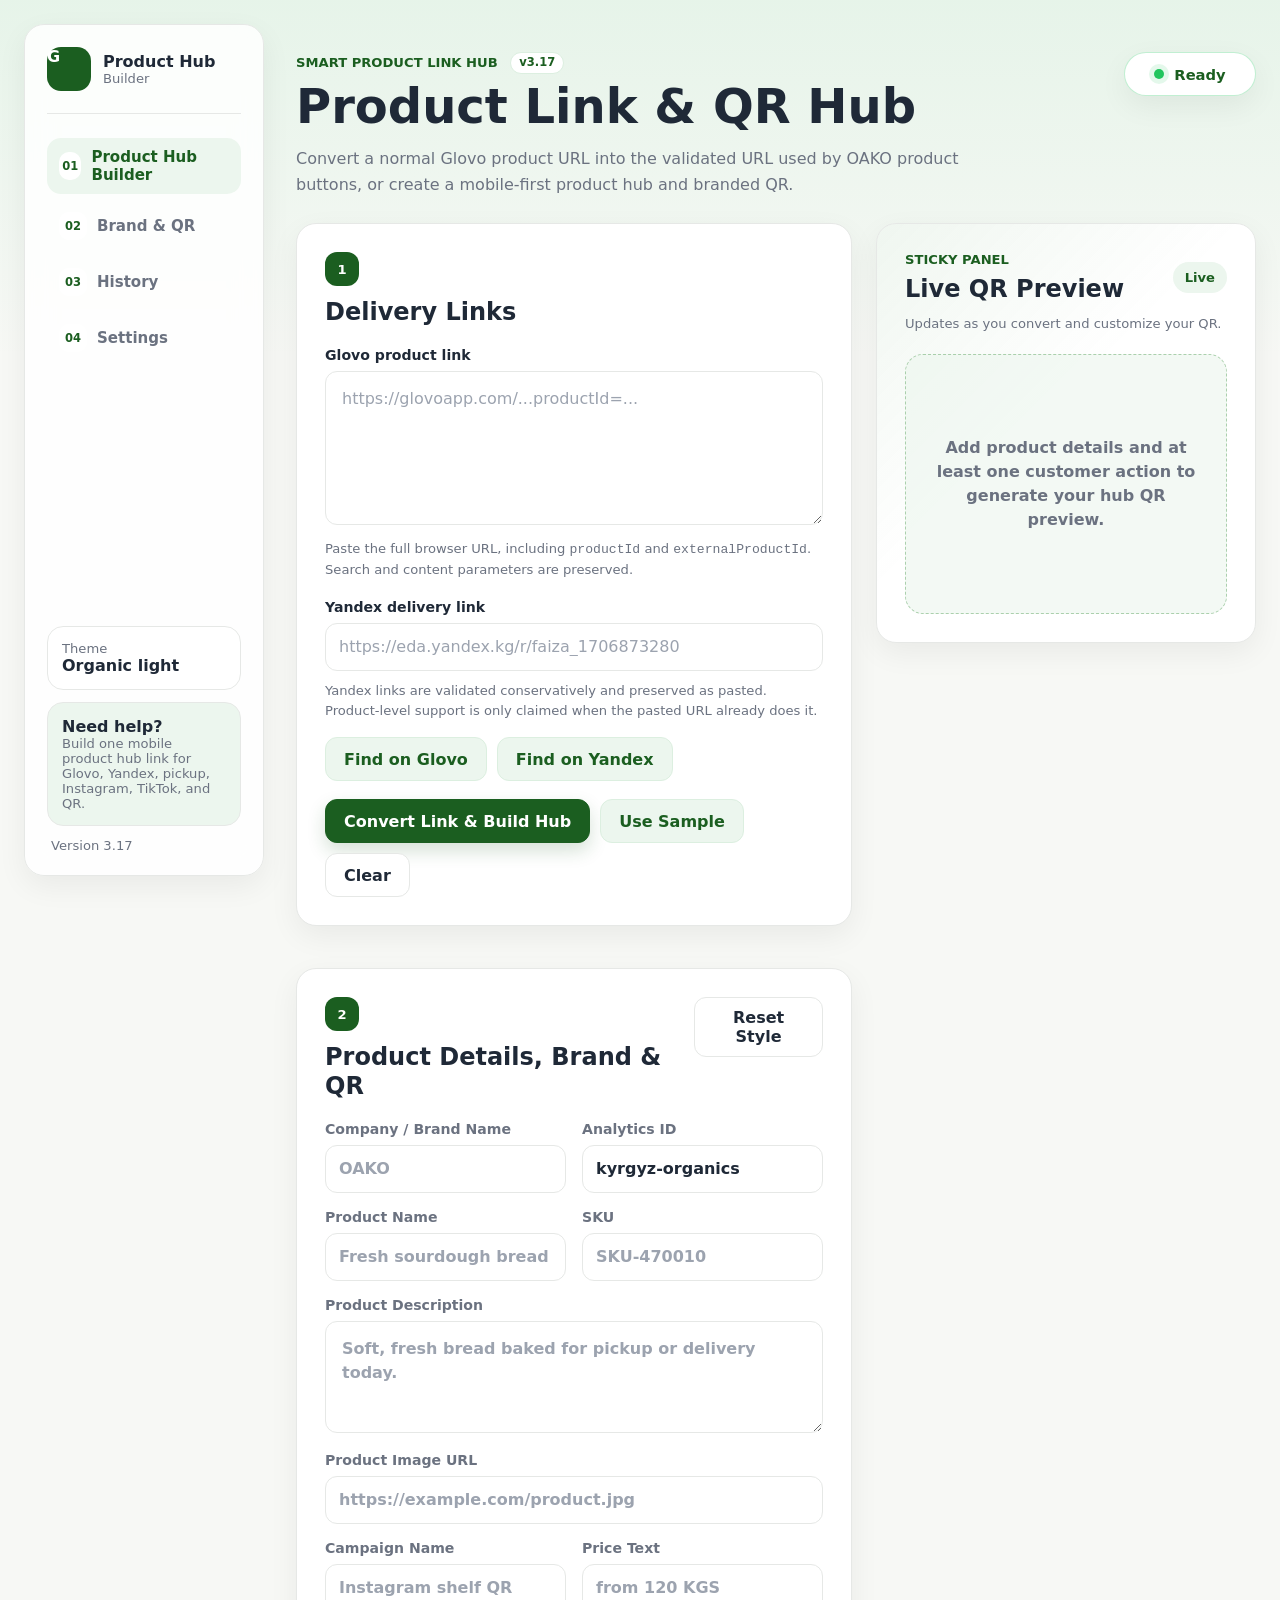
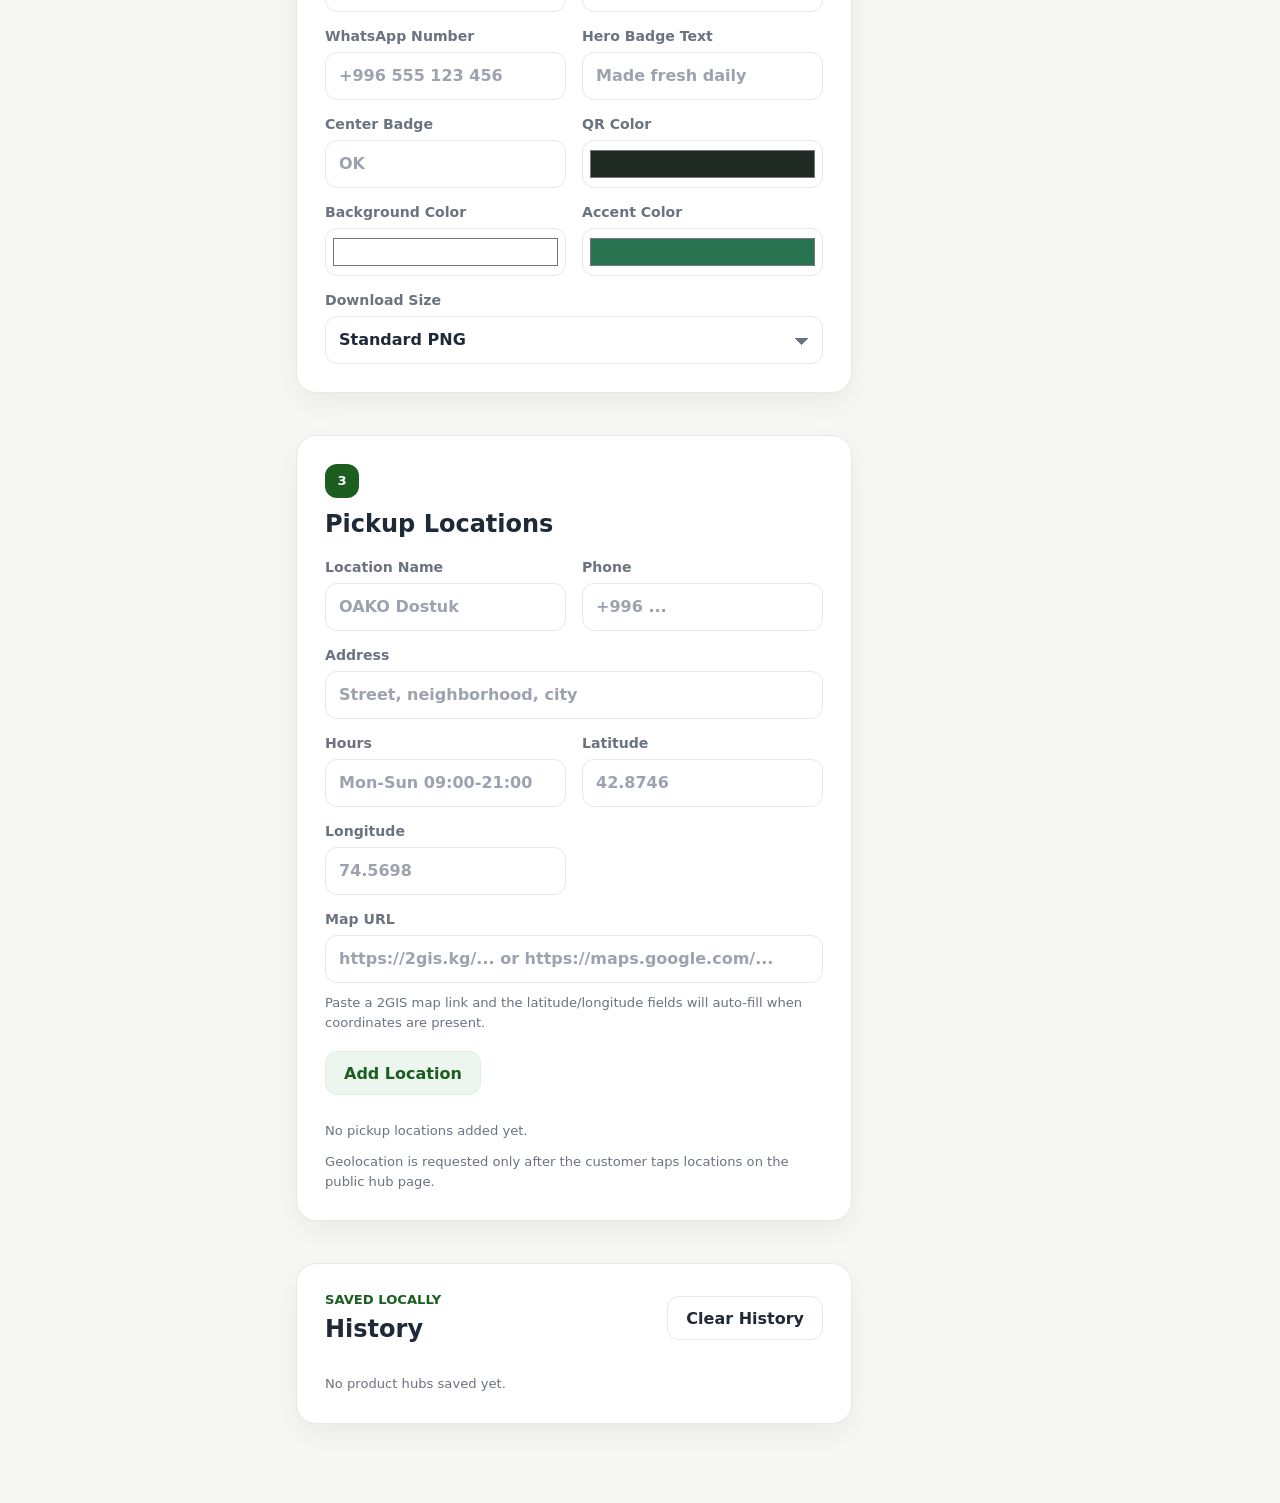
==== commit 4c5e22c6: "Bump converter to v3.17" ====
--- a/index.html
+++ b/index.html
@@ -4,7 +4,7 @@
   <meta charset="utf-8">
   <meta name="viewport" content="width=device-width, initial-scale=1">
   <title>Product Link & QR Hub</title>
-  <link rel="stylesheet" href="styles.css?v=3.16">
+  <link rel="stylesheet" href="styles.css?v=3.17">
 </head>
 <body>
   <header class="mobile-topbar" aria-label="Mobile toolbar">
@@ -17,7 +17,7 @@
       <span class="brand-mark" aria-hidden="true">G</span>
       <div>
         <strong>Product Hub</strong>
-        <span class="app-version-pill">v3.16</span>
+        <span class="app-version-pill">v3.17</span>
       </div>
     </div>
     <button class="mobile-pill-button" type="button" data-open-modal="brand">Brand</button>
@@ -62,14 +62,14 @@
           <strong>Need help?</strong>
           <span>Build one mobile product hub link for Glovo, Yandex, pickup, Instagram, TikTok, and QR.</span>
         </div>
-        <p class="version">Version 3.16</p>
+        <p class="version">Version 3.17</p>
       </div>
     </aside>
 
     <main class="tool-shell" id="converter">
       <header class="page-header">
         <div>
-          <p class="eyebrow">Smart Product Link Hub <span class="app-version-pill">v3.16</span></p>
+          <p class="eyebrow">Smart Product Link Hub <span class="app-version-pill">v3.17</span></p>
           <h1>Product Link &amp; QR Hub</h1>
           <p class="lede">Convert a normal Glovo product URL into the validated URL used by OAKO product buttons, or create a mobile-first product hub and branded QR.</p>
         </div>
@@ -395,7 +395,7 @@
 
   <script src="vendor/qrcode.min.js" defer></script>
   <script src="storageAdapter.js" defer></script>
-  <script src="app.js?v=3.16" defer></script>
+  <script src="app.js?v=3.17" defer></script>
   <script src="ui.js" defer></script>
 </body>
 </html>
